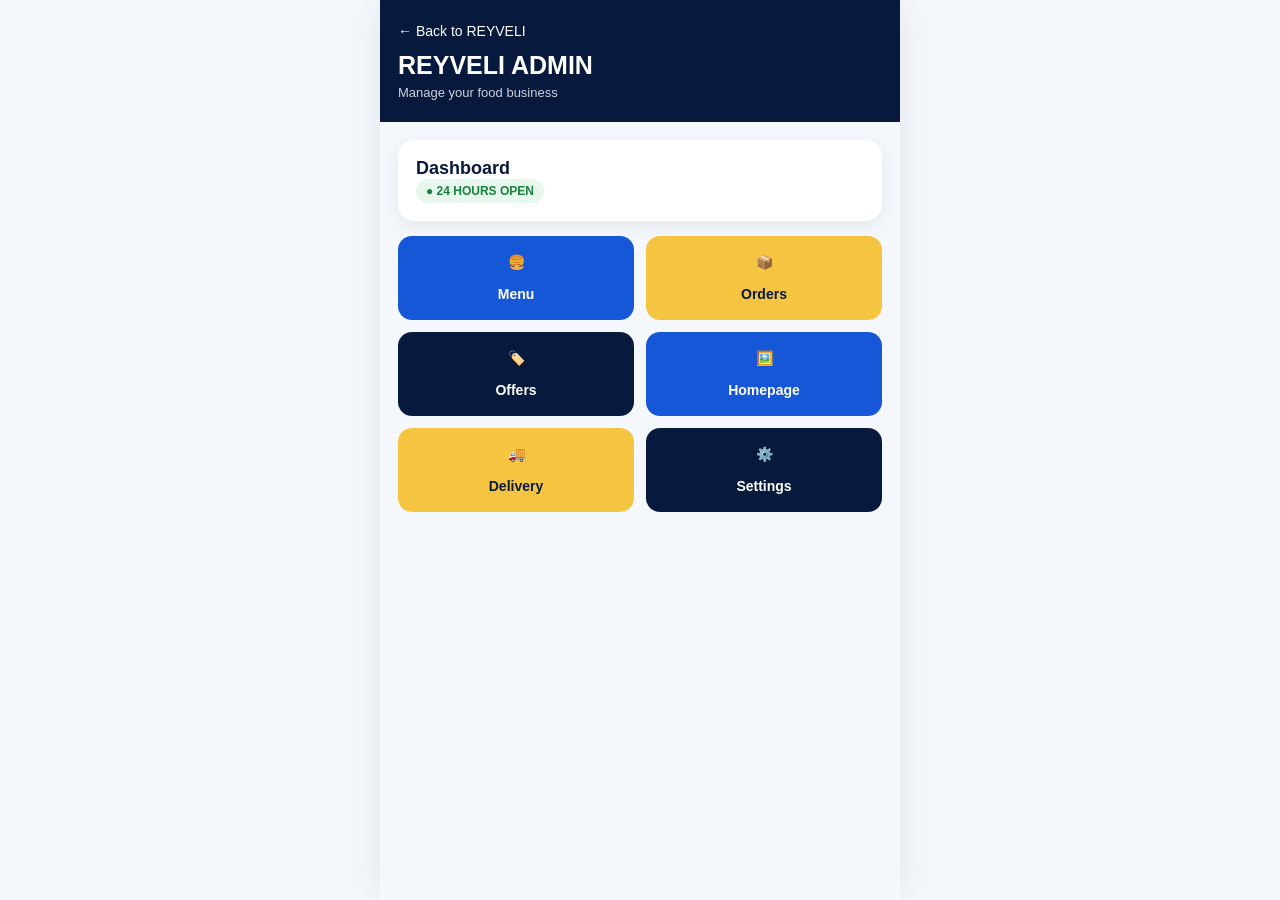
==== admin.html @ e0434919 "Create admin.html" ====
<!DOCTYPE html>
<html lang="en">
<head>
  <meta charset="UTF-8">
  <meta name="viewport" content="width=device-width, initial-scale=1.0">
  <title>REYVELI Admin</title>
  <link rel="stylesheet" href="style.css">

  <style>
    body {
      background: #f4f7fc;
    }

    .admin-header {
      background: #071a3d;
      color: white;
      padding: 22px 18px;
      position: sticky;
      top: 0;
      z-index: 20;
    }

    .admin-header h1 {
      margin: 0;
      font-size: 25px;
    }

    .admin-header p {
      margin: 5px 0 0;
      opacity: .8;
      font-size: 13px;
    }

    .admin-container {
      padding: 18px;
      max-width: 520px;
      margin: auto;
      padding-bottom: 100px;
    }

    .admin-card {
      background: white;
      border-radius: 16px;
      padding: 18px;
      margin-bottom: 15px;
      box-shadow: 0 5px 18px rgba(0,0,0,.07);
    }

    .admin-card h2 {
      margin-top: 0;
      font-size: 18px;
      color: #071a3d;
    }

    .admin-grid {
      display: grid;
      grid-template-columns: 1fr 1fr;
      gap: 12px;
    }

    .admin-button {
      border: none;
      border-radius: 14px;
      padding: 18px 10px;
      background: #1557d6;
      color: white;
      font-weight: bold;
      font-size: 14px;
      cursor: pointer;
    }

    .admin-button.gold {
      background: #f5c542;
      color: #071a3d;
    }

    .admin-button.dark {
      background: #071a3d;
    }

    .admin-button.danger {
      background: #d93025;
    }

    .admin-section {
      display: none;
    }

    .admin-section.active {
      display: block;
    }

    .admin-input {
      width: 100%;
      box-sizing: border-box;
      padding: 13px;
      border: 1px solid #ddd;
      border-radius: 10px;
      margin: 6px 0 13px;
      font-size: 15px;
    }

    label {
      font-size: 13px;
      font-weight: bold;
      color: #333;
    }

    .back-button {
      background: transparent;
      border: none;
      color: white;
      font-size: 14px;
      padding: 0;
      margin-bottom: 12px;
      cursor: pointer;
    }

    .status {
      display: inline-block;
      padding: 5px 10px;
      border-radius: 20px;
      background: #e7f7ed;
      color: #17823b;
      font-size: 12px;
      font-weight: bold;
    }

    .admin-item {
      border: 1px solid #eee;
      border-radius: 12px;
      padding: 12px;
      margin-top: 10px;
    }

    .admin-item strong {
      color: #071a3d;
    }
  </style>
</head>

<body>

  <header class="admin-header">
    <button class="back-button" onclick="window.location.href='index.html'">
      ← Back to REYVELI
    </button>

    <h1>REYVELI ADMIN</h1>
    <p>Manage your food business</p>
  </header>

  <main class="admin-container">

    <!-- DASHBOARD -->
    <section id="dashboard" class="admin-section active">

      <div class="admin-card">
        <h2>Dashboard</h2>
        <span class="status">● 24 HOURS OPEN</span>
      </div>

      <div class="admin-grid">

        <button class="admin-button" onclick="showSection('menu')">
          🍔<br><br>
          Menu
        </button>

        <button class="admin-button gold" onclick="showSection('orders')">
          📦<br><br>
          Orders
        </button>

        <button class="admin-button dark" onclick="showSection('offers')">
          🏷️<br><br>
          Offers
        </button>

        <button class="admin-button" onclick="showSection('homepage')">
          🖼️<br><br>
          Homepage
        </button>

        <button class="admin-button gold" onclick="showSection('delivery')">
          🚚<br><br>
          Delivery
        </button>

        <button class="admin-button dark" onclick="showSection('settings')">
          ⚙️<br><br>
          Settings
        </button>

      </div>

    </section>


    <!-- MENU -->
    <section id="menu" class="admin-section">

      <div class="admin-card">

        <h2>🍔 Menu Management</h2>

        <label>Food name</label>
        <input id="foodName" class="admin-input" placeholder="Example: Chicken Burger">

        <label>Price (MVR)</label>
        <input id="foodPrice" class="admin-input" type="number" placeholder="85">

        <label>Category</label>
        <select id="foodCategory" class="admin-input">
          <option value="burgers">Burgers</option>
          <option value="meals">Meals</option>
          <option value="snacks">Snacks</option>
          <option value="drinks">Drinks</option>
          <option value="desserts">Desserts</option>
        </select>

        <label>Food description</label>
        <input id="foodDescription" class="admin-input" placeholder="Short description">

        <label>Food image URL</label>
        <input id="foodImage" class="admin-input" placeholder="Image URL">

        <button class="admin-button" onclick="addFood()">
          + Add Food
        </button>

      </div>

      <div class="admin-card">
        <h2>Current Menu</h2>
        <div id="adminMenuList"></div>
      </div>

      <button class="admin-button dark" onclick="showSection('dashboard')">
        ← Dashboard
      </button>

    </section>


    <!-- ORDERS -->
    <section id="orders" class="admin-section">

      <div class="admin-card">

        <h2>📦 Orders</h2>

        <p>
          Orders saved on this device:
          <strong id="orderCount">0</strong>
        </p>

        <div id="adminOrders"></div>

      </div>

      <button class="admin-button dark" onclick="showSection('dashboard')">
        ← Dashboard
      </button>

    </section>


    <!-- OFFERS -->
    <section id="offers" class="admin-section">

      <div class="admin-card">

        <h2>🏷️ Offers & Discounts</h2>

        <label>Offer title</label>
        <input class="admin-input" placeholder="Example: Midnight Special">

        <label>Discount</label>
        <input class="admin-input" placeholder="Example: 20% OFF">

        <button class="admin-button">
          Save Offer
        </button>

      </div>

      <button class="admin-button dark" onclick="showSection('dashboard')">
        ← Dashboard
      </button>

    </section>


    <!-- HOMEPAGE -->
    <section id="homepage" class="admin-section">

      <div class="admin-card">

        <h2>🖼️ Homepage</h2>

        <label>Main headline</label>
        <input class="admin-input"
          value="Midnight cravings? We’ve got you covered.">

        <label>Banner text</label>
        <input class="admin-input"
          value="OPEN 24 HOURS">

        <label>Announcement</label>
        <input class="admin-input"
          placeholder="Example: Free delivery tonight!">

        <button class="admin-button">
          Save Homepage
        </button>

      </div>

      <button class="admin-button dark" onclick="showSection('dashboard')">
        ← Dashboard
      </button>

    </section>


    <!-- DELIVERY -->
    <section id="delivery" class="admin-section">

      <div class="admin-card">

        <h2>🚚 Delivery Settings</h2>

        <label>Delivery fee (MVR)</label>
        <input class="admin-input" type="number" value="20">

        <label>Delivery areas</label>
        <input class="admin-input"
          placeholder="Example: Velidhoo">

        <label>Minimum order (MVR)</label>
        <input class="admin-input" type="number" value="0">

        <button class="admin-button">
          Save Delivery Settings
        </button>

      </div>

      <button class="admin-button dark" onclick="showSection('dashboard')">
        ← Dashboard
      </button>

    </section>


    <!-- SETTINGS -->
    <section id="settings" class="admin-section">

      <div class="admin-card">

        <h2>⚙️ Business Settings</h2>

        <label>Business name</label>
        <input class="admin-input" value="REYVELI">

        <label>Tagline</label>
        <input class="admin-input" value="Your food, anytime.">

        <label>Business status</label>

        <select class="admin-input">
          <option>Open</option>
          <option>Closed</option>
        </select>

        <button class="admin-button">
          Save Settings
        </button>

      </div>

      <button class="admin-button dark" onclick="showSection('dashboard')">
        ← Dashboard
      </button>

    </section>

  </main>


  <script>

    function showSection(section) {

      document.querySelectorAll(".admin-section")
        .forEach(item => item.classList.remove("active"));

      document.getElementById(section)
        .classList.add("active");

      window.scrollTo({
        top: 0,
        behavior: "smooth"
      });

      if (section === "menu") {
        renderAdminMenu();
      }

      if (section === "orders") {
        renderAdminOrders();
      }
    }


    function getMenu() {

      return JSON.parse(
        localStorage.getItem("reyveliAdminMenu")
      ) || [];

    }


    function saveMenu(menu) {

      localStorage.setItem(
        "reyveliAdminMenu",
        JSON.stringify(menu)
      );

    }


    function addFood() {

      const name =
        document.getElementById("foodName").value.trim();

      const price =
        Number(document.getElementById("foodPrice").value);

      const category =
        document.getElementById("foodCategory").value;

      const description =
        document.getElementById("foodDescription").value.trim();

      const image =
        document.getElementById("foodImage").value.trim();


      if (!name || !price) {

        alert("Please enter food name and price.");

        return;

      }


      const menu = getMenu();


      menu.push({

        id: Date.now(),

        name: name,

        price: price,

        category: category,

        description: description,

        image: image

      });


      saveMenu(menu);


      document.getElementById("foodName").value = "";
      document.getElementById("foodPrice").value = "";
      document.getElementById("foodDescription").value = "";
      document.getElementById("foodImage").value = "";


      renderAdminMenu();

      alert("Food added successfully!");

    }


    function renderAdminMenu() {

      const menu = getMenu();

      const container =
        document.getElementById("adminMenuList");


      if (menu.length === 0) {

        container.innerHTML =
          "<p>No custom foods added yet.</p>";

        return;

      }


      container.innerHTML = menu.map(item => `

        <div class="admin-item">

          <strong>${item.name}</strong>

          <br>

          MVR ${item.price}

          <br>

          ${item.category}

          <br><br>

          <button
            class="admin-button danger"
            onclick="deleteFood(${item.id})">
            Delete
          </button>

        </div>

      `).join("");

    }


    function deleteFood(id) {

      if (!confirm("Delete this food?")) return;


      let menu = getMenu();

      menu = menu.filter(item => item.id !== id);

      saveMenu(menu);

      renderAdminMenu();

    }


    function renderAdminOrders() {

      const orders =
        JSON.parse(
          localStorage.getItem("reyveliOrders")
        ) || [];


      document.getElementById("orderCount")
        .textContent = orders.length;


      const container =
        document.getElementById("adminOrders");


      if (orders.length === 0) {

        container.innerHTML =
          "<p>No orders yet.</p>";

        return;

      }


      container.innerHTML = orders.map(order => `

        <div class="admin-item">

          <strong>Order ${order.id}</strong>

          <br><br>

          Customer: ${order.customer.name}

          <br>

          Phone: ${order.customer.phone}

          <br>

          Location: ${order.customer.location}

          <br><br>

          Total:
          <strong>MVR ${order.total}</strong>

          <br><br>

          Status:
          <strong>${order.status}</strong>

        </div>

      `).join("");

    }

  </script>

</body>
</html>
---- style.css ----
/* =========================
   REYVELI — MAIN DESIGN
   ========================= */

* {
  margin: 0;
  padding: 0;
  box-sizing: border-box;
}

:root {
  --blue: #1557d6;
  --dark-blue: #071a3d;
  --gold: #f5c542;
  --white: #ffffff;
  --light: #f5f7fb;
  --text: #172033;
  --muted: #737b8c;
  --border: #e5e8ef;
}

html {
  scroll-behavior: smooth;
}

body {
  font-family: Arial, Helvetica, sans-serif;
  background: var(--light);
  color: var(--text);
  padding-bottom: 75px;
}


/* =========================
   TOP BAR
   ========================= */

.topbar {
  width: 100%;
  background: var(--white);
  display: flex;
  align-items: center;
  justify-content: space-between;
  padding: 14px 18px;
  position: sticky;
  top: 0;
  z-index: 50;
  box-shadow: 0 2px 15px rgba(0, 0, 0, 0.06);
}

.brand {
  display: flex;
  align-items: center;
  gap: 10px;
}

.brand-logo {
  width: 42px;
  height: 42px;
  border-radius: 12px;
  background: linear-gradient(135deg, var(--blue), #0b3ca5);
  color: var(--gold);
  display: flex;
  align-items: center;
  justify-content: center;
  font-size: 22px;
  font-weight: 900;
  box-shadow: 0 5px 15px rgba(21, 87, 214, 0.25);
}

.brand h1 {
  color: var(--dark-blue);
  font-size: 20px;
  letter-spacing: 1.5px;
}

.brand p {
  color: var(--muted);
  font-size: 11px;
  margin-top: 2px;
}

.cart-button {
  border: none;
  background: #eef3ff;
  color: var(--blue);
  width: 44px;
  height: 44px;
  border-radius: 13px;
  font-size: 19px;
  cursor: pointer;
  position: relative;
}

.cart-button span {
  position: absolute;
  top: -5px;
  right: -5px;
  background: var(--gold);
  color: var(--dark-blue);
  min-width: 20px;
  height: 20px;
  padding: 2px 5px;
  border-radius: 20px;
  font-size: 11px;
  font-weight: bold;
}


/* =========================
   HERO
   ========================= */

.hero {
  margin: 14px;
  min-height: 330px;
  border-radius: 25px;
  overflow: hidden;
  position: relative;
  display: flex;
  align-items: flex-end;
  background:
    linear-gradient(
      180deg,
      rgba(5, 20, 50, 0.15),
      rgba(4, 15, 40, 0.92)
    ),
    linear-gradient(135deg, #1557d6, #061536);
}

.hero::after {
  content: "";
  position: absolute;
  width: 220px;
  height: 220px;
  border-radius: 50%;
  background: rgba(245, 197, 66, 0.16);
  right: -70px;
  top: -60px;
}

.hero-content {
  position: relative;
  z-index: 2;
  padding: 25px 22px;
  color: white;
}

.open-badge {
  display: inline-block;
  background: rgba(255, 255, 255, 0.14);
  border: 1px solid rgba(255, 255, 255, 0.22);
  color: var(--gold);
  padding: 7px 10px;
  border-radius: 20px;
  font-size: 10px;
  font-weight: bold;
  letter-spacing: 0.8px;
  margin-bottom: 15px;
}

.hero h2 {
  font-size: 31px;
  line-height: 1.12;
  margin-bottom: 12px;
}

.hero p {
  color: #dce5fa;
  font-size: 14px;
  line-height: 1.5;
  max-width: 300px;
}

.primary-btn {
  margin-top: 20px;
  border: none;
  background: var(--gold);
  color: var(--dark-blue);
  padding: 13px 19px;
  border-radius: 13px;
  font-size: 14px;
  font-weight: bold;
  cursor: pointer;
  box-shadow: 0 8px 20px rgba(245, 197, 66, 0.25);
}


/* =========================
   CATEGORIES
   ========================= */

.categories-section {
  padding: 8px 18px 12px;
}

.section-title h2 {
  font-size: 20px;
  color: var(--dark-blue);
  margin-bottom: 14px;
}

.categories {
  display: flex;
  gap: 8px;
  overflow-x: auto;
  padding-bottom: 4px;
  scrollbar-width: none;
}

.categories::-webkit-scrollbar {
  display: none;
}

.category {
  flex-shrink: 0;
  border: 1px solid var(--border);
  background: white;
  color: #596174;
  padding: 10px 14px;
  border-radius: 20px;
  font-size: 12px;
  cursor: pointer;
}

.category.active {
  background: var(--blue);
  color: white;
  border-color: var(--blue);
}


/* =========================
   MENU
   ========================= */

.menu-section {
  padding: 8px 14px 25px;
}

.menu-heading {
  padding: 10px 4px 15px;
}

.small-label {
  color: var(--blue);
  font-size: 10px;
  font-weight: bold;
  letter-spacing: 1.3px;
}

.menu-heading h2 {
  font-size: 22px;
  margin-top: 4px;
  color: var(--dark-blue);
}

.menu-grid {
  display: grid;
  grid-template-columns: repeat(2, 1fr);
  gap: 12px;
}


/* =========================
   FOOD CARD
   ========================= */

.food-card {
  background: white;
  border-radius: 18px;
  overflow: hidden;
  border: 1px solid #edf0f5;
  box-shadow: 0 5px 18px rgba(12, 30, 65, 0.06);
}

.food-image {
  height: 145px;
  width: 100%;
  object-fit: cover;
  display: block;
  background: #dce4f5;
}

.food-info {
  padding: 12px;
}

.food-category {
  color: var(--blue);
  font-size: 9px;
  font-weight: bold;
  text-transform: uppercase;
  letter-spacing: 0.8px;
}

.food-name {
  color: var(--dark-blue);
  font-size: 15px;
  margin-top: 5px;
  line-height: 1.2;
}

.food-description {
  color: var(--muted);
  font-size: 11px;
  line-height: 1.4;
  margin-top: 5px;
  min-height: 30px;
}

.food-bottom {
  display: flex;
  justify-content: space-between;
  align-items: center;
  margin-top: 10px;
}

.food-price {
  font-size: 15px;
  font-weight: bold;
  color: var(--dark-blue);
}

.add-button {
  border: none;
  background: var(--blue);
  color: white;
  width: 32px;
  height: 32px;
  border-radius: 10px;
  font-size: 20px;
  cursor: pointer;
}


/* =========================
   CART OVERLAY
   ========================= */

.cart-overlay {
  position: fixed;
  inset: 0;
  background: rgba(0, 0, 0, 0.48);
  opacity: 0;
  visibility: hidden;
  z-index: 90;
  transition: 0.25s;
}

.cart-overlay.show {
  opacity: 1;
  visibility: visible;
}


/* =========================
   CART DRAWER
   ========================= */

.cart-drawer {
  position: fixed;
  left: 0;
  right: 0;
  bottom: 0;
  background: white;
  z-index: 100;
  border-radius: 25px 25px 0 0;
  max-height: 85vh;
  transform: translateY(100%);
  transition: transform 0.3s ease;
  display: flex;
  flex-direction: column;
}

.cart-drawer.show {
  transform: translateY(0);
}

.cart-header {
  padding: 18px;
  display: flex;
  justify-content: space-between;
  align-items: center;
  border-bottom: 1px solid var(--border);
}

.cart-header h2 {
  color: var(--dark-blue);
  margin-top: 3px;
}

.close-btn {
  border: none;
  background: #f0f2f6;
  width: 35px;
  height: 35px;
  border-radius: 50%;
  font-size: 23px;
  cursor: pointer;
}

.cart-items {
  overflow-y: auto;
  padding: 15px 18px;
  flex: 1;
}

.empty-cart {
  text-align: center;
  padding: 50px 20px;
  color: var(--muted);
}

.empty-icon {
  font-size: 42px;
  margin-bottom: 12px;
}

.empty-cart h3 {
  color: var(--dark-blue);
  margin-bottom: 6px;
}

.empty-cart p {
  font-size: 13px;
}


/* CART ITEM */

.cart-item {
  display: flex;
  align-items: center;
  gap: 10px;
  padding: 12px 0;
  border-bottom: 1px solid var(--border);
}

.cart-item-info {
  flex: 1;
}

.cart-item-info h4 {
  color: var(--dark-blue);
  font-size: 14px;
}

.cart-item-info p {
  color: var(--muted);
  font-size: 12px;
  margin-top: 3px;
}

.quantity-controls {
  display: flex;
  align-items: center;
  gap: 8px;
}

.quantity-controls button {
  border: none;
  background: #eef3ff;
  color: var(--blue);
  width: 27px;
  height: 27px;
  border-radius: 8px;
  cursor: pointer;
  font-weight: bold;
}

.cart-footer {
  padding: 15px 18px;
  border-top: 1px solid var(--border);
  background: white;
}

.cart-total {
  display: flex;
  justify-content: space-between;
  margin-bottom: 12px;
  color: var(--muted);
}

.cart-total strong {
  color: var(--dark-blue);
  font-size: 18px;
}

.checkout-btn {
  width: 100%;
  border: none;
  background: var(--blue);
  color: white;
  padding: 15px;
  border-radius: 14px;
  font-size: 14px;
  font-weight: bold;
  cursor: pointer;
}


/* =========================
   BOTTOM NAV
   ========================= */

.bottom-nav {
  position: fixed;
  bottom: 0;
  left: 0;
  right: 0;
  height: 67px;
  background: rgba(255, 255, 255, 0.97);
  border-top: 1px solid var(--border);
  display: flex;
  justify-content: space-around;
  align-items: center;
  z-index: 80;
}

.nav-item {
  border: none;
  background: transparent;
  color: #8b93a3;
  display: flex;
  flex-direction: column;
  align-items: center;
  gap: 3px;
  cursor: pointer;
  min-width: 60px;
}

.nav-item span {
  font-size: 20px;
}

.nav-item small {
  font-size: 10px;
}

.nav-item.active {
  color: var(--blue);
}


/* =========================
   EMPTY / ORDERS MESSAGE
   ========================= */

.simple-message {
  padding: 60px 20px;
  text-align: center;
}

.simple-message h2 {
  color: var(--dark-blue);
  margin-bottom: 8px;
}

.simple-message p {
  color: var(--muted);
  font-size: 13px;
}


/* =========================
   DESKTOP SAFETY
   ========================= */

@media (min-width: 700px) {
  body {
    max-width: 520px;
    margin: auto;
    box-shadow: 0 0 35px rgba(0, 0, 0, 0.08);
    min-height: 100vh;
  }

  .topbar {
    max-width: 520px;
    margin: auto;
  }

  .bottom-nav {
    max-width: 520px;
    left: 50%;
    transform: translateX(-50%);
  }

  .cart-drawer {
    max-width: 520px;
    left: 50%;
    right: auto;
    width: 100%;
    transform: translate(-50%, 100%);
  }

  .cart-drawer.show {
    transform: translate(-50%, 0);
  }
}
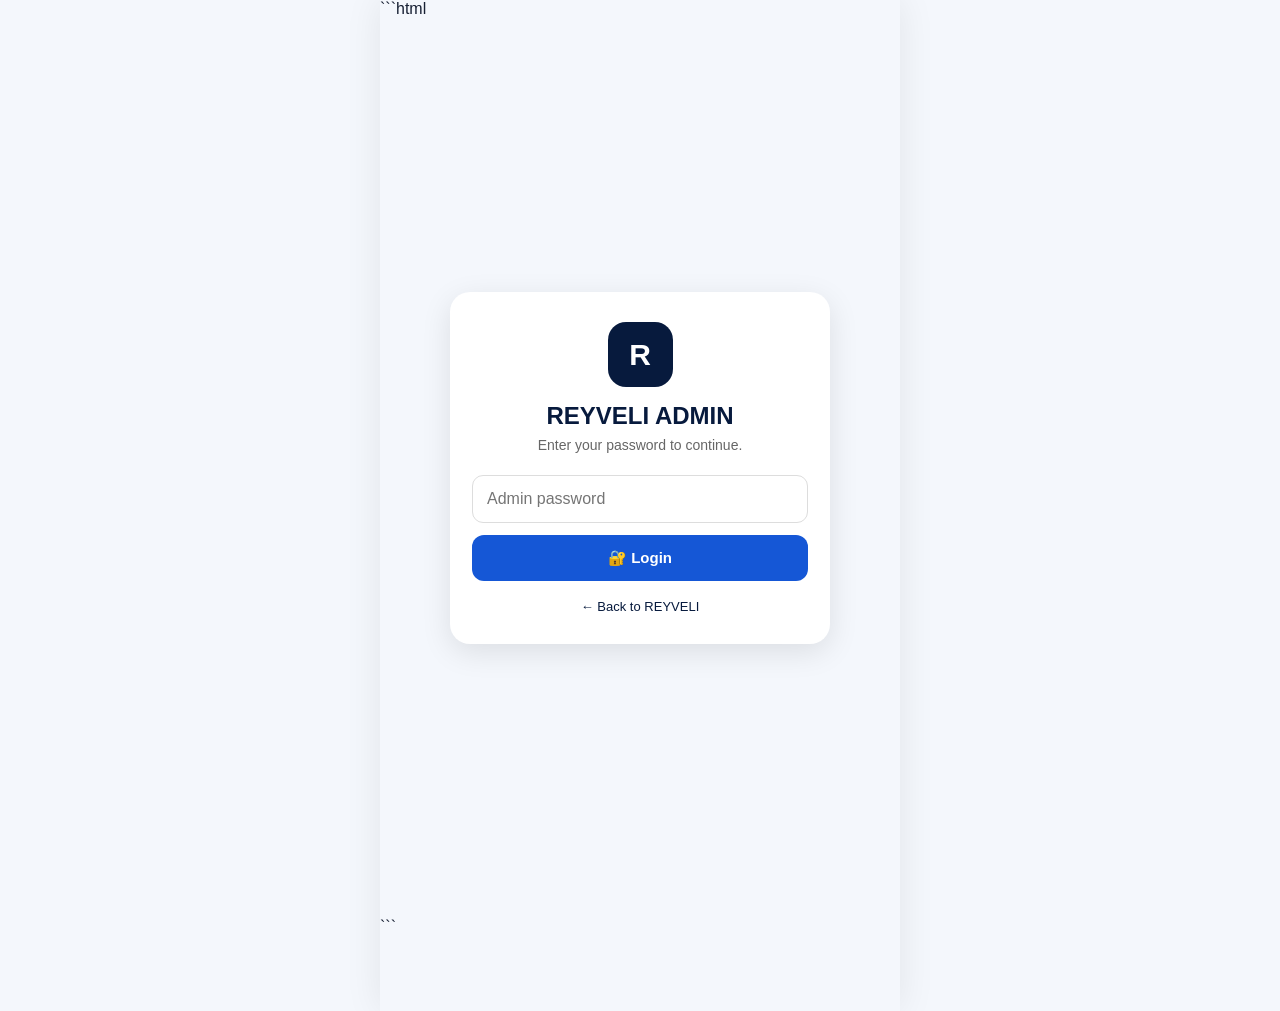
==== commit 704c9589: "Update admin.html" ====
--- a/admin.html
+++ b/admin.html
@@ -1,3 +1,4 @@
+```html
 <!DOCTYPE html>
 <html lang="en">
 <head>
@@ -11,6 +12,96 @@
       background: #f4f7fc;
     }
 
+    /* PASSWORD SCREEN */
+    .login-screen {
+      min-height: 100vh;
+      display: flex;
+      align-items: center;
+      justify-content: center;
+      padding: 20px;
+      box-sizing: border-box;
+    }
+
+    .login-card {
+      background: white;
+      width: 100%;
+      max-width: 380px;
+      padding: 30px 22px;
+      border-radius: 20px;
+      box-shadow: 0 8px 30px rgba(0,0,0,.10);
+      text-align: center;
+      box-sizing: border-box;
+    }
+
+    .login-logo {
+      width: 65px;
+      height: 65px;
+      margin: 0 auto 15px;
+      border-radius: 18px;
+      background: #071a3d;
+      color: white;
+      display: flex;
+      align-items: center;
+      justify-content: center;
+      font-size: 30px;
+      font-weight: bold;
+    }
+
+    .login-card h1 {
+      margin: 0;
+      color: #071a3d;
+      font-size: 24px;
+    }
+
+    .login-card p {
+      color: #666;
+      font-size: 14px;
+      margin: 7px 0 22px;
+    }
+
+    .login-input {
+      width: 100%;
+      box-sizing: border-box;
+      padding: 14px;
+      border: 1px solid #ddd;
+      border-radius: 11px;
+      font-size: 16px;
+      margin-bottom: 12px;
+      outline: none;
+    }
+
+    .login-input:focus {
+      border-color: #1557d6;
+    }
+
+    .login-button {
+      width: 100%;
+      border: none;
+      border-radius: 12px;
+      padding: 14px;
+      background: #1557d6;
+      color: white;
+      font-weight: bold;
+      font-size: 15px;
+      cursor: pointer;
+    }
+
+    .login-error {
+      color: #d93025;
+      font-size: 13px;
+      margin-top: 12px;
+      display: none;
+    }
+
+    .back-to-site {
+      display: inline-block;
+      margin-top: 18px;
+      color: #071a3d;
+      font-size: 13px;
+      text-decoration: none;
+    }
+
+    /* ADMIN */
     .admin-header {
       background: #071a3d;
       color: white;
@@ -116,6 +207,17 @@
       cursor: pointer;
     }
 
+    .logout-button {
+      float: right;
+      background: rgba(255,255,255,.12);
+      border: 1px solid rgba(255,255,255,.3);
+      color: white;
+      border-radius: 9px;
+      padding: 7px 10px;
+      font-size: 12px;
+      cursor: pointer;
+    }
+
     .status {
       display: inline-block;
       padding: 5px 10px;
@@ -136,260 +238,413 @@
     .admin-item strong {
       color: #071a3d;
     }
+
+    #adminApp {
+      display: none;
+    }
   </style>
 </head>
 
 <body>
 
-  <header class="admin-header">
-    <button class="back-button" onclick="window.location.href='index.html'">
-      ← Back to REYVELI
-    </button>
-
-    <h1>REYVELI ADMIN</h1>
-    <p>Manage your food business</p>
-  </header>
-
-  <main class="admin-container">
-
-    <!-- DASHBOARD -->
-    <section id="dashboard" class="admin-section active">
-
-      <div class="admin-card">
-        <h2>Dashboard</h2>
-        <span class="status">● 24 HOURS OPEN</span>
+  <!-- PASSWORD SCREEN -->
+  <div id="loginScreen" class="login-screen">
+
+    <div class="login-card">
+
+      <div class="login-logo">R</div>
+
+      <h1>REYVELI ADMIN</h1>
+
+      <p>Enter your password to continue.</p>
+
+      <input
+        id="adminPassword"
+        class="login-input"
+        type="password"
+        placeholder="Admin password"
+        autocomplete="off"
+        onkeydown="if(event.key==='Enter') login()"
+      >
+
+      <button class="login-button" onclick="login()">
+        🔐 Login
+      </button>
+
+      <div id="loginError" class="login-error">
+        Incorrect password. Please try again.
       </div>
 
-      <div class="admin-grid">
-
-        <button class="admin-button" onclick="showSection('menu')">
-          🍔<br><br>
-          Menu
+      <a href="index.html" class="back-to-site">
+        ← Back to REYVELI
+      </a>
+
+    </div>
+
+  </div>
+
+
+  <!-- ADMIN APP -->
+  <div id="adminApp">
+
+    <header class="admin-header">
+
+      <button class="logout-button" onclick="logout()">
+        Logout
+      </button>
+
+      <button class="back-button" onclick="window.location.href='index.html'">
+        ← Back to REYVELI
+      </button>
+
+      <h1>REYVELI ADMIN</h1>
+      <p>Manage your food business</p>
+
+    </header>
+
+
+    <main class="admin-container">
+
+      <!-- DASHBOARD -->
+      <section id="dashboard" class="admin-section active">
+
+        <div class="admin-card">
+          <h2>Dashboard</h2>
+          <span class="status">● 24 HOURS OPEN</span>
+        </div>
+
+        <div class="admin-grid">
+
+          <button class="admin-button" onclick="showSection('menu')">
+            🍔<br><br>
+            Menu
+          </button>
+
+          <button class="admin-button gold" onclick="showSection('orders')">
+            📦<br><br>
+            Orders
+          </button>
+
+          <button class="admin-button dark" onclick="showSection('offers')">
+            🏷️<br><br>
+            Offers
+          </button>
+
+          <button class="admin-button" onclick="showSection('homepage')">
+            🖼️<br><br>
+            Homepage
+          </button>
+
+          <button class="admin-button gold" onclick="showSection('delivery')">
+            🚚<br><br>
+            Delivery
+          </button>
+
+          <button class="admin-button dark" onclick="showSection('settings')">
+            ⚙️<br><br>
+            Settings
+          </button>
+
+        </div>
+
+      </section>
+
+
+      <!-- MENU -->
+      <section id="menu" class="admin-section">
+
+        <div class="admin-card">
+
+          <h2>🍔 Menu Management</h2>
+
+          <label>Food name</label>
+          <input id="foodName" class="admin-input" placeholder="Example: Chicken Burger">
+
+          <label>Price (MVR)</label>
+          <input id="foodPrice" class="admin-input" type="number" placeholder="85">
+
+          <label>Category</label>
+          <select id="foodCategory" class="admin-input">
+            <option value="burgers">Burgers</option>
+            <option value="meals">Meals</option>
+            <option value="snacks">Snacks</option>
+            <option value="drinks">Drinks</option>
+            <option value="desserts">Desserts</option>
+          </select>
+
+          <label>Food description</label>
+          <input id="foodDescription" class="admin-input" placeholder="Short description">
+
+          <label>Food image URL</label>
+          <input id="foodImage" class="admin-input" placeholder="Image URL">
+
+          <button class="admin-button" onclick="addFood()">
+            + Add Food
+          </button>
+
+        </div>
+
+        <div class="admin-card">
+          <h2>Current Menu</h2>
+          <div id="adminMenuList"></div>
+        </div>
+
+        <button class="admin-button dark" onclick="showSection('dashboard')">
+          ← Dashboard
         </button>
 
-        <button class="admin-button gold" onclick="showSection('orders')">
-          📦<br><br>
-          Orders
+      </section>
+
+
+      <!-- ORDERS -->
+      <section id="orders" class="admin-section">
+
+        <div class="admin-card">
+
+          <h2>📦 Orders</h2>
+
+          <p>
+            Orders saved on this device:
+            <strong id="orderCount">0</strong>
+          </p>
+
+          <div id="adminOrders"></div>
+
+        </div>
+
+        <button class="admin-button dark" onclick="showSection('dashboard')">
+          ← Dashboard
         </button>
 
-        <button class="admin-button dark" onclick="showSection('offers')">
-          🏷️<br><br>
-          Offers
+      </section>
+
+
+      <!-- OFFERS -->
+      <section id="offers" class="admin-section">
+
+        <div class="admin-card">
+
+          <h2>🏷️ Offers & Discounts</h2>
+
+          <label>Offer title</label>
+          <input
+            id="offerTitle"
+            class="admin-input"
+            placeholder="Example: Midnight Special">
+
+          <label>Discount</label>
+          <input
+            id="offerDiscount"
+            class="admin-input"
+            placeholder="Example: 20% OFF">
+
+          <button class="admin-button" onclick="saveOffer()">
+            Save Offer
+          </button>
+
+          <div id="savedOffer"></div>
+
+        </div>
+
+        <button class="admin-button dark" onclick="showSection('dashboard')">
+          ← Dashboard
         </button>
 
-        <button class="admin-button" onclick="showSection('homepage')">
-          🖼️<br><br>
-          Homepage
+      </section>
+
+
+      <!-- HOMEPAGE -->
+      <section id="homepage" class="admin-section">
+
+        <div class="admin-card">
+
+          <h2>🖼️ Homepage</h2>
+
+          <label>Main headline</label>
+          <input
+            id="homepageHeadline"
+            class="admin-input"
+            value="Midnight cravings? We’ve got you covered.">
+
+          <label>Banner text</label>
+          <input
+            id="homepageBanner"
+            class="admin-input"
+            value="OPEN 24 HOURS">
+
+          <label>Announcement</label>
+          <input
+            id="homepageAnnouncement"
+            class="admin-input"
+            placeholder="Example: Free delivery tonight!">
+
+          <button class="admin-button" onclick="saveHomepage()">
+            Save Homepage
+          </button>
+
+        </div>
+
+        <button class="admin-button dark" onclick="showSection('dashboard')">
+          ← Dashboard
         </button>
 
-        <button class="admin-button gold" onclick="showSection('delivery')">
-          🚚<br><br>
-          Delivery
+      </section>
+
+
+      <!-- DELIVERY -->
+      <section id="delivery" class="admin-section">
+
+        <div class="admin-card">
+
+          <h2>🚚 Delivery Settings</h2>
+
+          <label>Delivery fee (MVR)</label>
+          <input
+            id="deliveryFee"
+            class="admin-input"
+            type="number"
+            value="20">
+
+          <label>Delivery areas</label>
+          <input
+            id="deliveryAreas"
+            class="admin-input"
+            placeholder="Example: Velidhoo">
+
+          <label>Minimum order (MVR)</label>
+          <input
+            id="minimumOrder"
+            class="admin-input"
+            type="number"
+            value="0">
+
+          <button class="admin-button" onclick="saveDelivery()">
+            Save Delivery Settings
+          </button>
+
+        </div>
+
+        <button class="admin-button dark" onclick="showSection('dashboard')">
+          ← Dashboard
         </button>
 
-        <button class="admin-button dark" onclick="showSection('settings')">
-          ⚙️<br><br>
-          Settings
+      </section>
+
+
+      <!-- SETTINGS -->
+      <section id="settings" class="admin-section">
+
+        <div class="admin-card">
+
+          <h2>⚙️ Business Settings</h2>
+
+          <label>Business name</label>
+          <input
+            id="businessName"
+            class="admin-input"
+            value="REYVELI">
+
+          <label>Tagline</label>
+          <input
+            id="businessTagline"
+            class="admin-input"
+            value="Your food, anytime.">
+
+          <label>Business status</label>
+
+          <select id="businessStatus" class="admin-input">
+            <option>Open</option>
+            <option>Closed</option>
+          </select>
+
+          <button class="admin-button" onclick="saveSettings()">
+            Save Settings
+          </button>
+
+        </div>
+
+        <button class="admin-button dark" onclick="showSection('dashboard')">
+          ← Dashboard
         </button>
 
-      </div>
-
-    </section>
-
-
-    <!-- MENU -->
-    <section id="menu" class="admin-section">
-
-      <div class="admin-card">
-
-        <h2>🍔 Menu Management</h2>
-
-        <label>Food name</label>
-        <input id="foodName" class="admin-input" placeholder="Example: Chicken Burger">
-
-        <label>Price (MVR)</label>
-        <input id="foodPrice" class="admin-input" type="number" placeholder="85">
-
-        <label>Category</label>
-        <select id="foodCategory" class="admin-input">
-          <option value="burgers">Burgers</option>
-          <option value="meals">Meals</option>
-          <option value="snacks">Snacks</option>
-          <option value="drinks">Drinks</option>
-          <option value="desserts">Desserts</option>
-        </select>
-
-        <label>Food description</label>
-        <input id="foodDescription" class="admin-input" placeholder="Short description">
-
-        <label>Food image URL</label>
-        <input id="foodImage" class="admin-input" placeholder="Image URL">
-
-        <button class="admin-button" onclick="addFood()">
-          + Add Food
-        </button>
-
-      </div>
-
-      <div class="admin-card">
-        <h2>Current Menu</h2>
-        <div id="adminMenuList"></div>
-      </div>
-
-      <button class="admin-button dark" onclick="showSection('dashboard')">
-        ← Dashboard
-      </button>
-
-    </section>
-
-
-    <!-- ORDERS -->
-    <section id="orders" class="admin-section">
-
-      <div class="admin-card">
-
-        <h2>📦 Orders</h2>
-
-        <p>
-          Orders saved on this device:
-          <strong id="orderCount">0</strong>
-        </p>
-
-        <div id="adminOrders"></div>
-
-      </div>
-
-      <button class="admin-button dark" onclick="showSection('dashboard')">
-        ← Dashboard
-      </button>
-
-    </section>
-
-
-    <!-- OFFERS -->
-    <section id="offers" class="admin-section">
-
-      <div class="admin-card">
-
-        <h2>🏷️ Offers & Discounts</h2>
-
-        <label>Offer title</label>
-        <input class="admin-input" placeholder="Example: Midnight Special">
-
-        <label>Discount</label>
-        <input class="admin-input" placeholder="Example: 20% OFF">
-
-        <button class="admin-button">
-          Save Offer
-        </button>
-
-      </div>
-
-      <button class="admin-button dark" onclick="showSection('dashboard')">
-        ← Dashboard
-      </button>
-
-    </section>
-
-
-    <!-- HOMEPAGE -->
-    <section id="homepage" class="admin-section">
-
-      <div class="admin-card">
-
-        <h2>🖼️ Homepage</h2>
-
-        <label>Main headline</label>
-        <input class="admin-input"
-          value="Midnight cravings? We’ve got you covered.">
-
-        <label>Banner text</label>
-        <input class="admin-input"
-          value="OPEN 24 HOURS">
-
-        <label>Announcement</label>
-        <input class="admin-input"
-          placeholder="Example: Free delivery tonight!">
-
-        <button class="admin-button">
-          Save Homepage
-        </button>
-
-      </div>
-
-      <button class="admin-button dark" onclick="showSection('dashboard')">
-        ← Dashboard
-      </button>
-
-    </section>
-
-
-    <!-- DELIVERY -->
-    <section id="delivery" class="admin-section">
-
-      <div class="admin-card">
-
-        <h2>🚚 Delivery Settings</h2>
-
-        <label>Delivery fee (MVR)</label>
-        <input class="admin-input" type="number" value="20">
-
-        <label>Delivery areas</label>
-        <input class="admin-input"
-          placeholder="Example: Velidhoo">
-
-        <label>Minimum order (MVR)</label>
-        <input class="admin-input" type="number" value="0">
-
-        <button class="admin-button">
-          Save Delivery Settings
-        </button>
-
-      </div>
-
-      <button class="admin-button dark" onclick="showSection('dashboard')">
-        ← Dashboard
-      </button>
-
-    </section>
-
-
-    <!-- SETTINGS -->
-    <section id="settings" class="admin-section">
-
-      <div class="admin-card">
-
-        <h2>⚙️ Business Settings</h2>
-
-        <label>Business name</label>
-        <input class="admin-input" value="REYVELI">
-
-        <label>Tagline</label>
-        <input class="admin-input" value="Your food, anytime.">
-
-        <label>Business status</label>
-
-        <select class="admin-input">
-          <option>Open</option>
-          <option>Closed</option>
-        </select>
-
-        <button class="admin-button">
-          Save Settings
-        </button>
-
-      </div>
-
-      <button class="admin-button dark" onclick="showSection('dashboard')">
-        ← Dashboard
-      </button>
-
-    </section>
-
-  </main>
+      </section>
+
+    </main>
+
+  </div>
 
 
   <script>
+
+    /* =========================
+       ADMIN PASSWORD
+       ========================= */
+
+    const ADMIN_PASSWORD = "REYVELI2026";
+
+
+    function login() {
+
+      const password =
+        document.getElementById("adminPassword").value;
+
+      const error =
+        document.getElementById("loginError");
+
+      if (password === ADMIN_PASSWORD) {
+
+        sessionStorage.setItem("reyveliAdminLoggedIn", "true");
+
+        document.getElementById("loginScreen").style.display = "none";
+
+        document.getElementById("adminApp").style.display = "block";
+
+        document.getElementById("adminPassword").value = "";
+
+        error.style.display = "none";
+
+      } else {
+
+        error.style.display = "block";
+
+        document.getElementById("adminPassword").value = "";
+
+      }
+
+    }
+
+
+    function logout() {
+
+      sessionStorage.removeItem("reyveliAdminLoggedIn");
+
+      document.getElementById("adminApp").style.display = "none";
+
+      document.getElementById("loginScreen").style.display = "flex";
+
+      document.getElementById("adminPassword").value = "";
+
+    }
+
+
+    function checkLogin() {
+
+      if (
+        sessionStorage.getItem("reyveliAdminLoggedIn") === "true"
+      ) {
+
+        document.getElementById("loginScreen").style.display = "none";
+
+        document.getElementById("adminApp").style.display = "block";
+
+      }
+
+    }
+
+
+    /* =========================
+       SECTIONS
+       ========================= */
 
     function showSection(section) {
 
@@ -411,8 +666,29 @@
       if (section === "orders") {
         renderAdminOrders();
       }
-    }
-
+
+      if (section === "offers") {
+        loadOffer();
+      }
+
+      if (section === "homepage") {
+        loadHomepage();
+      }
+
+      if (section === "delivery") {
+        loadDelivery();
+      }
+
+      if (section === "settings") {
+        loadSettings();
+      }
+
+    }
+
+
+    /* =========================
+       MENU
+       ========================= */
 
     function getMenu() {
 
@@ -518,7 +794,7 @@
 
         <div class="admin-item">
 
-          <strong>${item.name}</strong>
+          <strong>${escapeHTML(item.name)}</strong>
 
           <br>
 
@@ -526,7 +802,7 @@
 
           <br>
 
-          ${item.category}
+          ${escapeHTML(item.category)}
 
           <br><br>
 
@@ -559,6 +835,10 @@
     }
 
 
+    /* =========================
+       ORDERS
+       ========================= */
+
     function renderAdminOrders() {
 
       const orders =
@@ -589,37 +869,268 @@
 
         <div class="admin-item">
 
-          <strong>Order ${order.id}</strong>
+          <strong>Order ${escapeHTML(String(order.id || ""))}</strong>
 
           <br><br>
 
-          Customer: ${order.customer.name}
+          Customer:
+          ${escapeHTML(order.customer?.name || "")}
 
           <br>
 
-          Phone: ${order.customer.phone}
+          Phone:
+          ${escapeHTML(order.customer?.phone || "")}
 
           <br>
 
-          Location: ${order.customer.location}
+          Location:
+          ${escapeHTML(order.customer?.location || "")}
 
           <br><br>
 
           Total:
-          <strong>MVR ${order.total}</strong>
+          <strong>MVR ${escapeHTML(String(order.total || 0))}</strong>
 
           <br><br>
 
           Status:
-          <strong>${order.status}</strong>
+          <strong>${escapeHTML(order.status || "")}</strong>
 
         </div>
 
       `).join("");
 
     }
+
+
+    /* =========================
+       OFFERS
+       ========================= */
+
+    function saveOffer() {
+
+      const title =
+        document.getElementById("offerTitle").value.trim();
+
+      const discount =
+        document.getElementById("offerDiscount").value.trim();
+
+      localStorage.setItem(
+        "reyveliOffer",
+        JSON.stringify({
+          title: title,
+          discount: discount
+        })
+      );
+
+      alert("Offer saved!");
+
+    }
+
+
+    function loadOffer() {
+
+      const offer =
+        JSON.parse(
+          localStorage.getItem("reyveliOffer")
+        ) || {};
+
+      document.getElementById("offerTitle").value =
+        offer.title || "";
+
+      document.getElementById("offerDiscount").value =
+        offer.discount || "";
+
+    }
+
+
+    /* =========================
+       HOMEPAGE
+       ========================= */
+
+    function saveHomepage() {
+
+      const data = {
+
+        headline:
+          document.getElementById("homepageHeadline").value,
+
+        banner:
+          document.getElementById("homepageBanner").value,
+
+        announcement:
+          document.getElementById("homepageAnnouncement").value
+
+      };
+
+      localStorage.setItem(
+        "reyveliHomepage",
+        JSON.stringify(data)
+      );
+
+      alert("Homepage settings saved!");
+
+    }
+
+
+    function loadHomepage() {
+
+      const data =
+        JSON.parse(
+          localStorage.getItem("reyveliHomepage")
+        ) || {};
+
+      if (data.headline) {
+        document.getElementById("homepageHeadline").value =
+          data.headline;
+      }
+
+      if (data.banner) {
+        document.getElementById("homepageBanner").value =
+          data.banner;
+      }
+
+      if (data.announcement) {
+        document.getElementById("homepageAnnouncement").value =
+          data.announcement;
+      }
+
+    }
+
+
+    /* =========================
+       DELIVERY
+       ========================= */
+
+    function saveDelivery() {
+
+      const data = {
+
+        fee:
+          Number(document.getElementById("deliveryFee").value) || 0,
+
+        areas:
+          document.getElementById("deliveryAreas").value,
+
+        minimum:
+          Number(document.getElementById("minimumOrder").value) || 0
+
+      };
+
+      localStorage.setItem(
+        "reyveliDelivery",
+        JSON.stringify(data)
+      );
+
+      alert("Delivery settings saved!");
+
+    }
+
+
+    function loadDelivery() {
+
+      const data =
+        JSON.parse(
+          localStorage.getItem("reyveliDelivery")
+        ) || {};
+
+      if (data.fee !== undefined) {
+        document.getElementById("deliveryFee").value =
+          data.fee;
+      }
+
+      if (data.areas !== undefined) {
+        document.getElementById("deliveryAreas").value =
+          data.areas;
+      }
+
+      if (data.minimum !== undefined) {
+        document.getElementById("minimumOrder").value =
+          data.minimum;
+      }
+
+    }
+
+
+    /* =========================
+       BUSINESS SETTINGS
+       ========================= */
+
+    function saveSettings() {
+
+      const data = {
+
+        name:
+          document.getElementById("businessName").value,
+
+        tagline:
+          document.getElementById("businessTagline").value,
+
+        status:
+          document.getElementById("businessStatus").value
+
+      };
+
+      localStorage.setItem(
+        "reyveliSettings",
+        JSON.stringify(data)
+      );
+
+      alert("Business settings saved!");
+
+    }
+
+
+    function loadSettings() {
+
+      const data =
+        JSON.parse(
+          localStorage.getItem("reyveliSettings")
+        ) || {};
+
+      if (data.name) {
+        document.getElementById("businessName").value =
+          data.name;
+      }
+
+      if (data.tagline) {
+        document.getElementById("businessTagline").value =
+          data.tagline;
+      }
+
+      if (data.status) {
+        document.getElementById("businessStatus").value =
+          data.status;
+      }
+
+    }
+
+
+    /* =========================
+       SAFETY
+       ========================= */
+
+    function escapeHTML(value) {
+
+      return String(value)
+        .replace(/&/g, "&amp;")
+        .replace(/</g, "&lt;")
+        .replace(/>/g, "&gt;")
+        .replace(/"/g, "&quot;")
+        .replace(/'/g, "&#039;");
+
+    }
+
+
+    /* =========================
+       START
+       ========================= */
+
+    checkLogin();
 
   </script>
 
 </body>
 </html>
+```
+
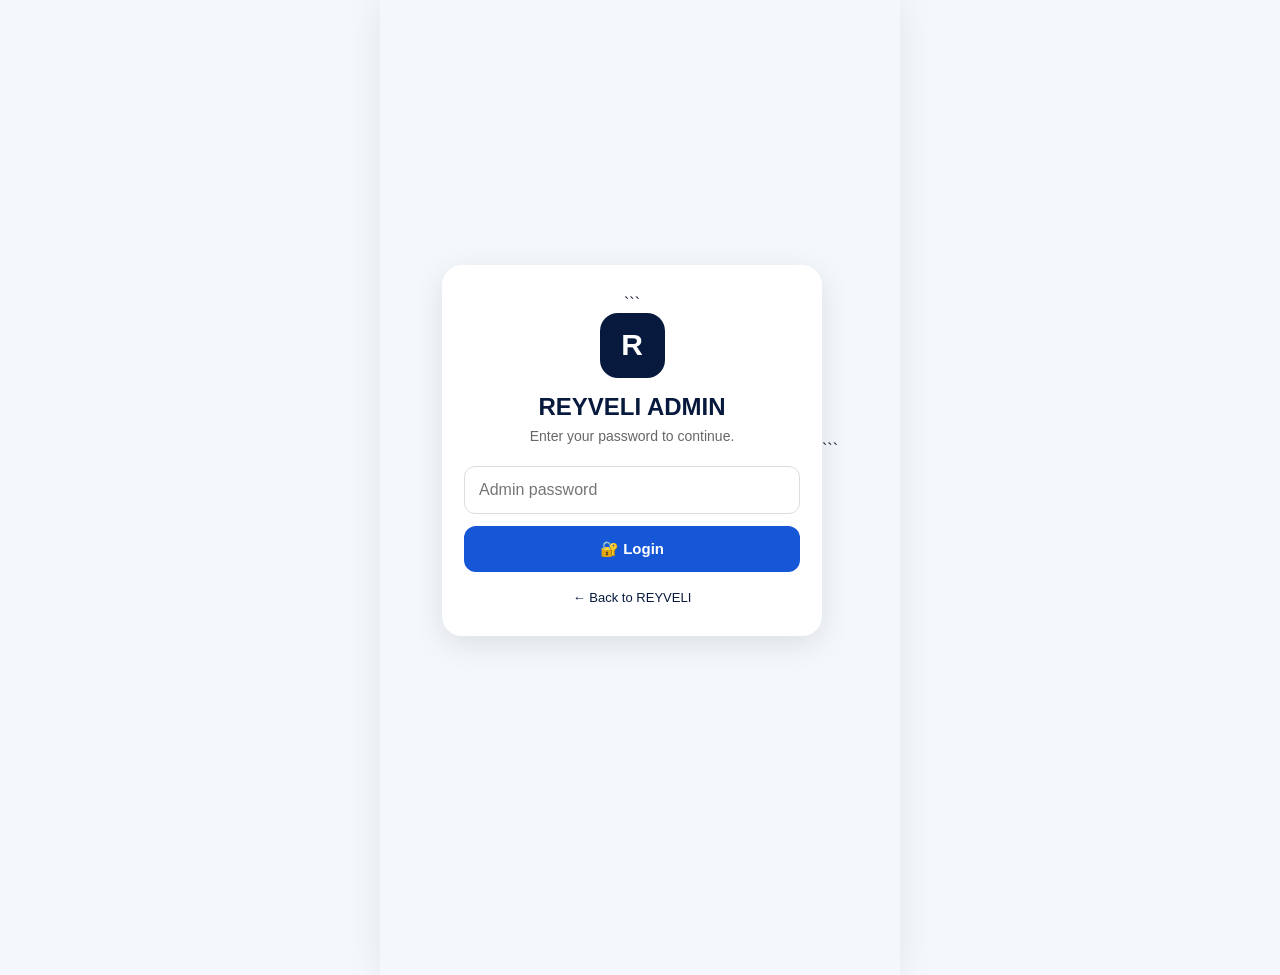
==== commit a6e0eec9: "Update admin.html" ====
--- a/admin.html
+++ b/admin.html
@@ -1,5 +1,5 @@
-```html
 <!DOCTYPE html>
+
 <html lang="en">
 <head>
   <meta charset="UTF-8">
@@ -173,6 +173,12 @@
       background: #d93025;
     }
 
+    .admin-button.small {
+      padding: 10px 12px;
+      font-size: 12px;
+      border-radius: 9px;
+    }
+
     .admin-section {
       display: none;
     }
@@ -189,6 +195,7 @@
       border-radius: 10px;
       margin: 6px 0 13px;
       font-size: 15px;
+      background: white;
     }
 
     label {
@@ -239,340 +246,385 @@
       color: #071a3d;
     }
 
+    .food-preview {
+      width: 100%;
+      max-height: 180px;
+      object-fit: cover;
+      border-radius: 10px;
+      margin-bottom: 10px;
+      display: block;
+    }
+
+    .food-actions {
+      display: flex;
+      gap: 8px;
+      margin-top: 12px;
+      flex-wrap: wrap;
+    }
+
+    .hidden-food {
+      opacity: .55;
+      background: #f7f7f7;
+    }
+
+    .hidden-label {
+      display: inline-block;
+      background: #eee;
+      color: #666;
+      padding: 4px 8px;
+      border-radius: 10px;
+      font-size: 11px;
+      font-weight: bold;
+      margin-top: 6px;
+    }
+
+    .edit-box {
+      margin-top: 12px;
+      padding-top: 12px;
+      border-top: 1px solid #eee;
+    }
+
     #adminApp {
       display: none;
     }
   </style>
+
 </head>
 
 <body>
 
   <!-- PASSWORD SCREEN -->
+
   <div id="loginScreen" class="login-screen">
-
     <div class="login-card">
 
-      <div class="login-logo">R</div>
-
-      <h1>REYVELI ADMIN</h1>
-
-      <p>Enter your password to continue.</p>
-
+```
+  <div class="login-logo">R</div>
+
+  <h1>REYVELI ADMIN</h1>
+
+  <p>Enter your password to continue.</p>
+
+  <input
+    id="adminPassword"
+    class="login-input"
+    type="password"
+    placeholder="Admin password"
+    autocomplete="off"
+    onkeydown="if(event.key==='Enter') login()"
+  >
+
+  <button class="login-button" onclick="login()">
+    🔐 Login
+  </button>
+
+  <div id="loginError" class="login-error">
+    Incorrect password. Please try again.
+  </div>
+
+  <a href="index.html" class="back-to-site">
+    ← Back to REYVELI
+  </a>
+
+</div>
+```
+
+  </div>
+
+  <!-- ADMIN APP -->
+
+  <div id="adminApp">
+
+```
+<header class="admin-header">
+
+  <button class="logout-button" onclick="logout()">
+    Logout
+  </button>
+
+  <button class="back-button" onclick="window.location.href='index.html'">
+    ← Back to REYVELI
+  </button>
+
+  <h1>REYVELI ADMIN</h1>
+  <p>Manage your food business</p>
+
+</header>
+
+
+<main class="admin-container">
+
+  <!-- DASHBOARD -->
+  <section id="dashboard" class="admin-section active">
+
+    <div class="admin-card">
+      <h2>Dashboard</h2>
+      <span class="status">● 24 HOURS OPEN</span>
+    </div>
+
+    <div class="admin-grid">
+
+      <button class="admin-button" onclick="showSection('menu')">
+        🍔<br><br>
+        Menu
+      </button>
+
+      <button class="admin-button gold" onclick="showSection('orders')">
+        📦<br><br>
+        Orders
+      </button>
+
+      <button class="admin-button dark" onclick="showSection('offers')">
+        🏷️<br><br>
+        Offers
+      </button>
+
+      <button class="admin-button" onclick="showSection('homepage')">
+        🖼️<br><br>
+        Homepage
+      </button>
+
+      <button class="admin-button gold" onclick="showSection('delivery')">
+        🚚<br><br>
+        Delivery
+      </button>
+
+      <button class="admin-button dark" onclick="showSection('settings')">
+        ⚙️<br><br>
+        Settings
+      </button>
+
+    </div>
+
+  </section>
+
+
+  <!-- MENU -->
+  <section id="menu" class="admin-section">
+
+    <div class="admin-card">
+
+      <h2>🍔 Menu Management</h2>
+
+      <label>Food name</label>
+      <input id="foodName" class="admin-input" placeholder="Example: Chicken Burger">
+
+      <label>Price (MVR)</label>
+      <input id="foodPrice" class="admin-input" type="number" min="0" placeholder="85">
+
+      <label>Category</label>
+      <select id="foodCategory" class="admin-input">
+        <option value="burgers">Burgers</option>
+        <option value="meals">Meals</option>
+        <option value="snacks">Snacks</option>
+        <option value="drinks">Drinks</option>
+        <option value="desserts">Desserts</option>
+      </select>
+
+      <label>Food description</label>
+      <input id="foodDescription" class="admin-input" placeholder="Short description">
+
+      <label>Food image URL</label>
+      <input id="foodImage" class="admin-input" placeholder="Image URL">
+
+      <button class="admin-button" onclick="addFood()">
+        + Add Food
+      </button>
+
+    </div>
+
+    <div class="admin-card">
+
+      <h2>Current Menu</h2>
+
+      <div id="adminMenuList"></div>
+
+    </div>
+
+    <button class="admin-button dark" onclick="showSection('dashboard')">
+      ← Dashboard
+    </button>
+
+  </section>
+
+
+  <!-- ORDERS -->
+  <section id="orders" class="admin-section">
+
+    <div class="admin-card">
+
+      <h2>📦 Orders</h2>
+
+      <p>
+        Orders saved on this device:
+        <strong id="orderCount">0</strong>
+      </p>
+
+      <div id="adminOrders"></div>
+
+    </div>
+
+    <button class="admin-button dark" onclick="showSection('dashboard')">
+      ← Dashboard
+    </button>
+
+  </section>
+
+
+  <!-- OFFERS -->
+  <section id="offers" class="admin-section">
+
+    <div class="admin-card">
+
+      <h2>🏷️ Offers & Discounts</h2>
+
+      <label>Offer title</label>
       <input
-        id="adminPassword"
-        class="login-input"
-        type="password"
-        placeholder="Admin password"
-        autocomplete="off"
-        onkeydown="if(event.key==='Enter') login()"
-      >
-
-      <button class="login-button" onclick="login()">
-        🔐 Login
+        id="offerTitle"
+        class="admin-input"
+        placeholder="Example: Midnight Special">
+
+      <label>Discount</label>
+      <input
+        id="offerDiscount"
+        class="admin-input"
+        placeholder="Example: 20% OFF">
+
+      <button class="admin-button" onclick="saveOffer()">
+        Save Offer
       </button>
 
-      <div id="loginError" class="login-error">
-        Incorrect password. Please try again.
-      </div>
-
-      <a href="index.html" class="back-to-site">
-        ← Back to REYVELI
-      </a>
+      <div id="savedOffer"></div>
 
     </div>
 
+    <button class="admin-button dark" onclick="showSection('dashboard')">
+      ← Dashboard
+    </button>
+
+  </section>
+
+
+  <!-- HOMEPAGE -->
+  <section id="homepage" class="admin-section">
+
+    <div class="admin-card">
+
+      <h2>🖼️ Homepage</h2>
+
+      <label>Main headline</label>
+      <input
+        id="homepageHeadline"
+        class="admin-input"
+        value="Midnight cravings? We’ve got you covered.">
+
+      <label>Banner text</label>
+      <input
+        id="homepageBanner"
+        class="admin-input"
+        value="OPEN 24 HOURS">
+
+      <label>Announcement</label>
+      <input
+        id="homepageAnnouncement"
+        class="admin-input"
+        placeholder="Example: Free delivery tonight!">
+
+      <button class="admin-button" onclick="saveHomepage()">
+        Save Homepage
+      </button>
+
+    </div>
+
+    <button class="admin-button dark" onclick="showSection('dashboard')">
+      ← Dashboard
+    </button>
+
+  </section>
+
+
+  <!-- DELIVERY -->
+  <section id="delivery" class="admin-section">
+
+    <div class="admin-card">
+
+      <h2>🚚 Delivery Settings</h2>
+
+      <label>Delivery fee (MVR)</label>
+      <input
+        id="deliveryFee"
+        class="admin-input"
+        type="number"
+        value="20">
+
+      <label>Delivery areas</label>
+      <input
+        id="deliveryAreas"
+        class="admin-input"
+        placeholder="Example: Velidhoo">
+
+      <label>Minimum order (MVR)</label>
+      <input
+        id="minimumOrder"
+        class="admin-input"
+        type="number"
+        value="0">
+
+      <button class="admin-button" onclick="saveDelivery()">
+        Save Delivery Settings
+      </button>
+
+    </div>
+
+    <button class="admin-button dark" onclick="showSection('dashboard')">
+      ← Dashboard
+    </button>
+
+  </section>
+
+
+  <!-- SETTINGS -->
+  <section id="settings" class="admin-section">
+
+    <div class="admin-card">
+
+      <h2>⚙️ Business Settings</h2>
+
+      <label>Business name</label>
+      <input
+        id="businessName"
+        class="admin-input"
+        value="REYVELI">
+
+      <label>Tagline</label>
+      <input
+        id="businessTagline"
+        class="admin-input"
+        value="Your food, anytime.">
+
+      <label>Business status</label>
+
+      <select id="businessStatus" class="admin-input">
+        <option>Open</option>
+        <option>Closed</option>
+      </select>
+
+      <button class="admin-button" onclick="saveSettings()">
+        Save Settings
+      </button>
+
+    </div>
+
+    <button class="admin-button dark" onclick="showSection('dashboard')">
+      ← Dashboard
+    </button>
+
+  </section>
+
+</main>
+```
+
   </div>
-
-
-  <!-- ADMIN APP -->
-  <div id="adminApp">
-
-    <header class="admin-header">
-
-      <button class="logout-button" onclick="logout()">
-        Logout
-      </button>
-
-      <button class="back-button" onclick="window.location.href='index.html'">
-        ← Back to REYVELI
-      </button>
-
-      <h1>REYVELI ADMIN</h1>
-      <p>Manage your food business</p>
-
-    </header>
-
-
-    <main class="admin-container">
-
-      <!-- DASHBOARD -->
-      <section id="dashboard" class="admin-section active">
-
-        <div class="admin-card">
-          <h2>Dashboard</h2>
-          <span class="status">● 24 HOURS OPEN</span>
-        </div>
-
-        <div class="admin-grid">
-
-          <button class="admin-button" onclick="showSection('menu')">
-            🍔<br><br>
-            Menu
-          </button>
-
-          <button class="admin-button gold" onclick="showSection('orders')">
-            📦<br><br>
-            Orders
-          </button>
-
-          <button class="admin-button dark" onclick="showSection('offers')">
-            🏷️<br><br>
-            Offers
-          </button>
-
-          <button class="admin-button" onclick="showSection('homepage')">
-            🖼️<br><br>
-            Homepage
-          </button>
-
-          <button class="admin-button gold" onclick="showSection('delivery')">
-            🚚<br><br>
-            Delivery
-          </button>
-
-          <button class="admin-button dark" onclick="showSection('settings')">
-            ⚙️<br><br>
-            Settings
-          </button>
-
-        </div>
-
-      </section>
-
-
-      <!-- MENU -->
-      <section id="menu" class="admin-section">
-
-        <div class="admin-card">
-
-          <h2>🍔 Menu Management</h2>
-
-          <label>Food name</label>
-          <input id="foodName" class="admin-input" placeholder="Example: Chicken Burger">
-
-          <label>Price (MVR)</label>
-          <input id="foodPrice" class="admin-input" type="number" placeholder="85">
-
-          <label>Category</label>
-          <select id="foodCategory" class="admin-input">
-            <option value="burgers">Burgers</option>
-            <option value="meals">Meals</option>
-            <option value="snacks">Snacks</option>
-            <option value="drinks">Drinks</option>
-            <option value="desserts">Desserts</option>
-          </select>
-
-          <label>Food description</label>
-          <input id="foodDescription" class="admin-input" placeholder="Short description">
-
-          <label>Food image URL</label>
-          <input id="foodImage" class="admin-input" placeholder="Image URL">
-
-          <button class="admin-button" onclick="addFood()">
-            + Add Food
-          </button>
-
-        </div>
-
-        <div class="admin-card">
-          <h2>Current Menu</h2>
-          <div id="adminMenuList"></div>
-        </div>
-
-        <button class="admin-button dark" onclick="showSection('dashboard')">
-          ← Dashboard
-        </button>
-
-      </section>
-
-
-      <!-- ORDERS -->
-      <section id="orders" class="admin-section">
-
-        <div class="admin-card">
-
-          <h2>📦 Orders</h2>
-
-          <p>
-            Orders saved on this device:
-            <strong id="orderCount">0</strong>
-          </p>
-
-          <div id="adminOrders"></div>
-
-        </div>
-
-        <button class="admin-button dark" onclick="showSection('dashboard')">
-          ← Dashboard
-        </button>
-
-      </section>
-
-
-      <!-- OFFERS -->
-      <section id="offers" class="admin-section">
-
-        <div class="admin-card">
-
-          <h2>🏷️ Offers & Discounts</h2>
-
-          <label>Offer title</label>
-          <input
-            id="offerTitle"
-            class="admin-input"
-            placeholder="Example: Midnight Special">
-
-          <label>Discount</label>
-          <input
-            id="offerDiscount"
-            class="admin-input"
-            placeholder="Example: 20% OFF">
-
-          <button class="admin-button" onclick="saveOffer()">
-            Save Offer
-          </button>
-
-          <div id="savedOffer"></div>
-
-        </div>
-
-        <button class="admin-button dark" onclick="showSection('dashboard')">
-          ← Dashboard
-        </button>
-
-      </section>
-
-
-      <!-- HOMEPAGE -->
-      <section id="homepage" class="admin-section">
-
-        <div class="admin-card">
-
-          <h2>🖼️ Homepage</h2>
-
-          <label>Main headline</label>
-          <input
-            id="homepageHeadline"
-            class="admin-input"
-            value="Midnight cravings? We’ve got you covered.">
-
-          <label>Banner text</label>
-          <input
-            id="homepageBanner"
-            class="admin-input"
-            value="OPEN 24 HOURS">
-
-          <label>Announcement</label>
-          <input
-            id="homepageAnnouncement"
-            class="admin-input"
-            placeholder="Example: Free delivery tonight!">
-
-          <button class="admin-button" onclick="saveHomepage()">
-            Save Homepage
-          </button>
-
-        </div>
-
-        <button class="admin-button dark" onclick="showSection('dashboard')">
-          ← Dashboard
-        </button>
-
-      </section>
-
-
-      <!-- DELIVERY -->
-      <section id="delivery" class="admin-section">
-
-        <div class="admin-card">
-
-          <h2>🚚 Delivery Settings</h2>
-
-          <label>Delivery fee (MVR)</label>
-          <input
-            id="deliveryFee"
-            class="admin-input"
-            type="number"
-            value="20">
-
-          <label>Delivery areas</label>
-          <input
-            id="deliveryAreas"
-            class="admin-input"
-            placeholder="Example: Velidhoo">
-
-          <label>Minimum order (MVR)</label>
-          <input
-            id="minimumOrder"
-            class="admin-input"
-            type="number"
-            value="0">
-
-          <button class="admin-button" onclick="saveDelivery()">
-            Save Delivery Settings
-          </button>
-
-        </div>
-
-        <button class="admin-button dark" onclick="showSection('dashboard')">
-          ← Dashboard
-        </button>
-
-      </section>
-
-
-      <!-- SETTINGS -->
-      <section id="settings" class="admin-section">
-
-        <div class="admin-card">
-
-          <h2>⚙️ Business Settings</h2>
-
-          <label>Business name</label>
-          <input
-            id="businessName"
-            class="admin-input"
-            value="REYVELI">
-
-          <label>Tagline</label>
-          <input
-            id="businessTagline"
-            class="admin-input"
-            value="Your food, anytime.">
-
-          <label>Business status</label>
-
-          <select id="businessStatus" class="admin-input">
-            <option>Open</option>
-            <option>Closed</option>
-          </select>
-
-          <button class="admin-button" onclick="saveSettings()">
-            Save Settings
-          </button>
-
-        </div>
-
-        <button class="admin-button dark" onclick="showSection('dashboard')">
-          ← Dashboard
-        </button>
-
-      </section>
-
-    </main>
-
-  </div>
-
 
   <script>
 
@@ -596,17 +648,14 @@
         sessionStorage.setItem("reyveliAdminLoggedIn", "true");
 
         document.getElementById("loginScreen").style.display = "none";
-
         document.getElementById("adminApp").style.display = "block";
 
         document.getElementById("adminPassword").value = "";
-
         error.style.display = "none";
 
       } else {
 
         error.style.display = "block";
-
         document.getElementById("adminPassword").value = "";
 
       }
@@ -619,7 +668,6 @@
       sessionStorage.removeItem("reyveliAdminLoggedIn");
 
       document.getElementById("adminApp").style.display = "none";
-
       document.getElementById("loginScreen").style.display = "flex";
 
       document.getElementById("adminPassword").value = "";
@@ -634,7 +682,6 @@
       ) {
 
         document.getElementById("loginScreen").style.display = "none";
-
         document.getElementById("adminApp").style.display = "block";
 
       }
@@ -659,29 +706,12 @@
         behavior: "smooth"
       });
 
-      if (section === "menu") {
-        renderAdminMenu();
-      }
-
-      if (section === "orders") {
-        renderAdminOrders();
-      }
-
-      if (section === "offers") {
-        loadOffer();
-      }
-
-      if (section === "homepage") {
-        loadHomepage();
-      }
-
-      if (section === "delivery") {
-        loadDelivery();
-      }
-
-      if (section === "settings") {
-        loadSettings();
-      }
+      if (section === "menu") renderAdminMenu();
+      if (section === "orders") renderAdminOrders();
+      if (section === "offers") loadOffer();
+      if (section === "homepage") loadHomepage();
+      if (section === "delivery") loadDelivery();
+      if (section === "settings") loadSettings();
 
     }
 
@@ -692,9 +722,13 @@
 
     function getMenu() {
 
-      return JSON.parse(
-        localStorage.getItem("reyveliAdminMenu")
-      ) || [];
+      try {
+        return JSON.parse(
+          localStorage.getItem("reyveliAdminMenu")
+        ) || [];
+      } catch {
+        return [];
+      }
 
     }
 
@@ -727,10 +761,9 @@
         document.getElementById("foodImage").value.trim();
 
 
-      if (!name || !price) {
-
-        alert("Please enter food name and price.");
-
+      if (!name || price <= 0) {
+
+        alert("Please enter a food name and a price greater than 0.");
         return;
 
       }
@@ -751,7 +784,9 @@
 
         description: description,
 
-        image: image
+        image: image,
+
+        visible: true
 
       });
 
@@ -790,43 +825,245 @@
       }
 
 
-      container.innerHTML = menu.map(item => `
-
-        <div class="admin-item">
-
-          <strong>${escapeHTML(item.name)}</strong>
-
-          <br>
-
-          MVR ${item.price}
-
-          <br>
-
-          ${escapeHTML(item.category)}
-
-          <br><br>
-
-          <button
-            class="admin-button danger"
-            onclick="deleteFood(${item.id})">
-            Delete
-          </button>
-
-        </div>
-
-      `).join("");
+      container.innerHTML = menu.map(item => {
+
+        const visible =
+          item.visible !== false;
+
+        const imageHTML =
+          item.image
+            ? `<img class="food-preview" src="${escapeHTML(item.image)}" alt="${escapeHTML(item.name)}" onerror="this.style.display='none'">`
+            : "";
+
+        return `
+
+          <div class="admin-item ${visible ? "" : "hidden-food"}">
+
+            ${imageHTML}
+
+            <strong>${escapeHTML(item.name)}</strong>
+
+            <br>
+
+            <strong>MVR ${escapeHTML(String(item.price))}</strong>
+
+            <br>
+
+            Category:
+            ${escapeHTML(item.category)}
+
+            ${
+              item.description
+                ? `<br><br>${escapeHTML(item.description)}`
+                : ""
+            }
+
+            ${
+              visible
+                ? ""
+                : `<br><span class="hidden-label">HIDDEN FROM CUSTOMERS</span>`
+            }
+
+            <div class="food-actions">
+
+              <button
+                class="admin-button small"
+                onclick="editFood(${item.id})">
+                ✏️ Edit
+              </button>
+
+              <button
+                class="admin-button small ${visible ? "gold" : ""}"
+                onclick="toggleFoodVisibility(${item.id})">
+                ${visible ? "👁️ Hide" : "👁️ Show"}
+              </button>
+
+              <button
+                class="admin-button small danger"
+                onclick="deleteFood(${item.id})">
+                🗑️ Delete
+              </button>
+
+            </div>
+
+            <div id="edit-${item.id}" class="edit-box" style="display:none;">
+
+              <label>Food name</label>
+              <input
+                id="edit-name-${item.id}"
+                class="admin-input"
+                value="${escapeHTML(item.name)}">
+
+              <label>Price (MVR)</label>
+              <input
+                id="edit-price-${item.id}"
+                class="admin-input"
+                type="number"
+                min="0"
+                value="${escapeHTML(String(item.price))}">
+
+              <label>Category</label>
+              <select
+                id="edit-category-${item.id}"
+                class="admin-input">
+
+                <option value="burgers" ${item.category === "burgers" ? "selected" : ""}>Burgers</option>
+                <option value="meals" ${item.category === "meals" ? "selected" : ""}>Meals</option>
+                <option value="snacks" ${item.category === "snacks" ? "selected" : ""}>Snacks</option>
+                <option value="drinks" ${item.category === "drinks" ? "selected" : ""}>Drinks</option>
+                <option value="desserts" ${item.category === "desserts" ? "selected" : ""}>Desserts</option>
+
+              </select>
+
+              <label>Description</label>
+              <input
+                id="edit-description-${item.id}"
+                class="admin-input"
+                value="${escapeHTML(item.description || "")}">
+
+              <label>Image URL</label>
+              <input
+                id="edit-image-${item.id}"
+                class="admin-input"
+                value="${escapeHTML(item.image || "")}">
+
+              <div class="food-actions">
+
+                <button
+                  class="admin-button small"
+                  onclick="saveEditedFood(${item.id})">
+                  💾 Save Changes
+                </button>
+
+                <button
+                  class="admin-button small dark"
+                  onclick="cancelEdit(${item.id})">
+                  Cancel
+                </button>
+
+              </div>
+
+            </div>
+
+          </div>
+
+        `;
+
+      }).join("");
+
+    }
+
+
+    function editFood(id) {
+
+      const box =
+        document.getElementById("edit-" + id);
+
+      if (!box) return;
+
+      box.style.display =
+        box.style.display === "none"
+          ? "block"
+          : "none";
+
+    }
+
+
+    function cancelEdit(id) {
+
+      const box =
+        document.getElementById("edit-" + id);
+
+      if (box) {
+        box.style.display = "none";
+      }
+
+    }
+
+
+    function saveEditedFood(id) {
+
+      const menu = getMenu();
+
+      const item =
+        menu.find(food => food.id === id);
+
+      if (!item) return;
+
+
+      const name =
+        document.getElementById("edit-name-" + id).value.trim();
+
+      const price =
+        Number(document.getElementById("edit-price-" + id).value);
+
+      const category =
+        document.getElementById("edit-category-" + id).value;
+
+      const description =
+        document.getElementById("edit-description-" + id).value.trim();
+
+      const image =
+        document.getElementById("edit-image-" + id).value.trim();
+
+
+      if (!name || price <= 0) {
+
+        alert("Please enter a food name and a valid price.");
+        return;
+
+      }
+
+
+      item.name = name;
+      item.price = price;
+      item.category = category;
+      item.description = description;
+      item.image = image;
+
+
+      saveMenu(menu);
+      renderAdminMenu();
+
+      alert("Food updated successfully!");
+
+    }
+
+
+    function toggleFoodVisibility(id) {
+
+      const menu = getMenu();
+
+      const item =
+        menu.find(food => food.id === id);
+
+      if (!item) return;
+
+
+      item.visible =
+        item.visible === false
+          ? true
+          : false;
+
+
+      saveMenu(menu);
+      renderAdminMenu();
 
     }
 
 
     function deleteFood(id) {
 
-      if (!confirm("Delete this food?")) return;
+      if (!confirm("Delete this food permanently?")) {
+        return;
+      }
 
 
       let menu = getMenu();
 
-      menu = menu.filter(item => item.id !== id);
+      menu =
+        menu.filter(item => item.id !== id);
+
 
       saveMenu(menu);
 
@@ -841,10 +1078,16 @@
 
     function renderAdminOrders() {
 
-      const orders =
-        JSON.parse(
-          localStorage.getItem("reyveliOrders")
-        ) || [];
+      let orders = [];
+
+      try {
+        orders =
+          JSON.parse(
+            localStorage.getItem("reyveliOrders")
+          ) || [];
+      } catch {
+        orders = [];
+      }
 
 
       document.getElementById("orderCount")
@@ -869,7 +1112,9 @@
 
         <div class="admin-item">
 
-          <strong>Order ${escapeHTML(String(order.id || ""))}</strong>
+          <strong>
+            Order ${escapeHTML(String(order.id || ""))}
+          </strong>
 
           <br><br>
 
@@ -889,12 +1134,16 @@
           <br><br>
 
           Total:
-          <strong>MVR ${escapeHTML(String(order.total || 0))}</strong>
+          <strong>
+            MVR ${escapeHTML(String(order.total || 0))}
+          </strong>
 
           <br><br>
 
           Status:
-          <strong>${escapeHTML(order.status || "")}</strong>
+          <strong>
+            ${escapeHTML(order.status || "")}
+          </strong>
 
         </div>
 
@@ -914,6 +1163,7 @@
 
       const discount =
         document.getElementById("offerDiscount").value.trim();
+
 
       localStorage.setItem(
         "reyveliOffer",
@@ -923,6 +1173,7 @@
         })
       );
 
+
       alert("Offer saved!");
 
     }
@@ -930,10 +1181,17 @@
 
     function loadOffer() {
 
-      const offer =
-        JSON.parse(
-          localStorage.getItem("reyveliOffer")
-        ) || {};
+      let offer = {};
+
+      try {
+        offer =
+          JSON.parse(
+            localStorage.getItem("reyveliOffer")
+          ) || {};
+      } catch {
+        offer = {};
+      }
+
 
       document.getElementById("offerTitle").value =
         offer.title || "";
@@ -962,12 +1220,14 @@
           document.getElementById("homepageAnnouncement").value
 
       };
+
 
       localStorage.setItem(
         "reyveliHomepage",
         JSON.stringify(data)
       );
 
+
       alert("Homepage settings saved!");
 
     }
@@ -975,10 +1235,17 @@
 
     function loadHomepage() {
 
-      const data =
-        JSON.parse(
-          localStorage.getItem("reyveliHomepage")
-        ) || {};
+      let data = {};
+
+      try {
+        data =
+          JSON.parse(
+            localStorage.getItem("reyveliHomepage")
+          ) || {};
+      } catch {
+        data = {};
+      }
+
 
       if (data.headline) {
         document.getElementById("homepageHeadline").value =
@@ -1007,21 +1274,27 @@
       const data = {
 
         fee:
-          Number(document.getElementById("deliveryFee").value) || 0,
+          Number(
+            document.getElementById("deliveryFee").value
+          ) || 0,
 
         areas:
           document.getElementById("deliveryAreas").value,
 
         minimum:
-          Number(document.getElementById("minimumOrder").value) || 0
+          Number(
+            document.getElementById("minimumOrder").value
+          ) || 0
 
       };
+
 
       localStorage.setItem(
         "reyveliDelivery",
         JSON.stringify(data)
       );
 
+
       alert("Delivery settings saved!");
 
     }
@@ -1029,10 +1302,17 @@
 
     function loadDelivery() {
 
-      const data =
-        JSON.parse(
-          localStorage.getItem("reyveliDelivery")
-        ) || {};
+      let data = {};
+
+      try {
+        data =
+          JSON.parse(
+            localStorage.getItem("reyveliDelivery")
+          ) || {};
+      } catch {
+        data = {};
+      }
+
 
       if (data.fee !== undefined) {
         document.getElementById("deliveryFee").value =
@@ -1070,12 +1350,14 @@
           document.getElementById("businessStatus").value
 
       };
+
 
       localStorage.setItem(
         "reyveliSettings",
         JSON.stringify(data)
       );
 
+
       alert("Business settings saved!");
 
     }
@@ -1083,10 +1365,17 @@
 
     function loadSettings() {
 
-      const data =
-        JSON.parse(
-          localStorage.getItem("reyveliSettings")
-        ) || {};
+      let data = {};
+
+      try {
+        data =
+          JSON.parse(
+            localStorage.getItem("reyveliSettings")
+          ) || {};
+      } catch {
+        data = {};
+      }
+
 
       if (data.name) {
         document.getElementById("businessName").value =
@@ -1132,5 +1421,5 @@
 
 </body>
 </html>
-```
-
+
+
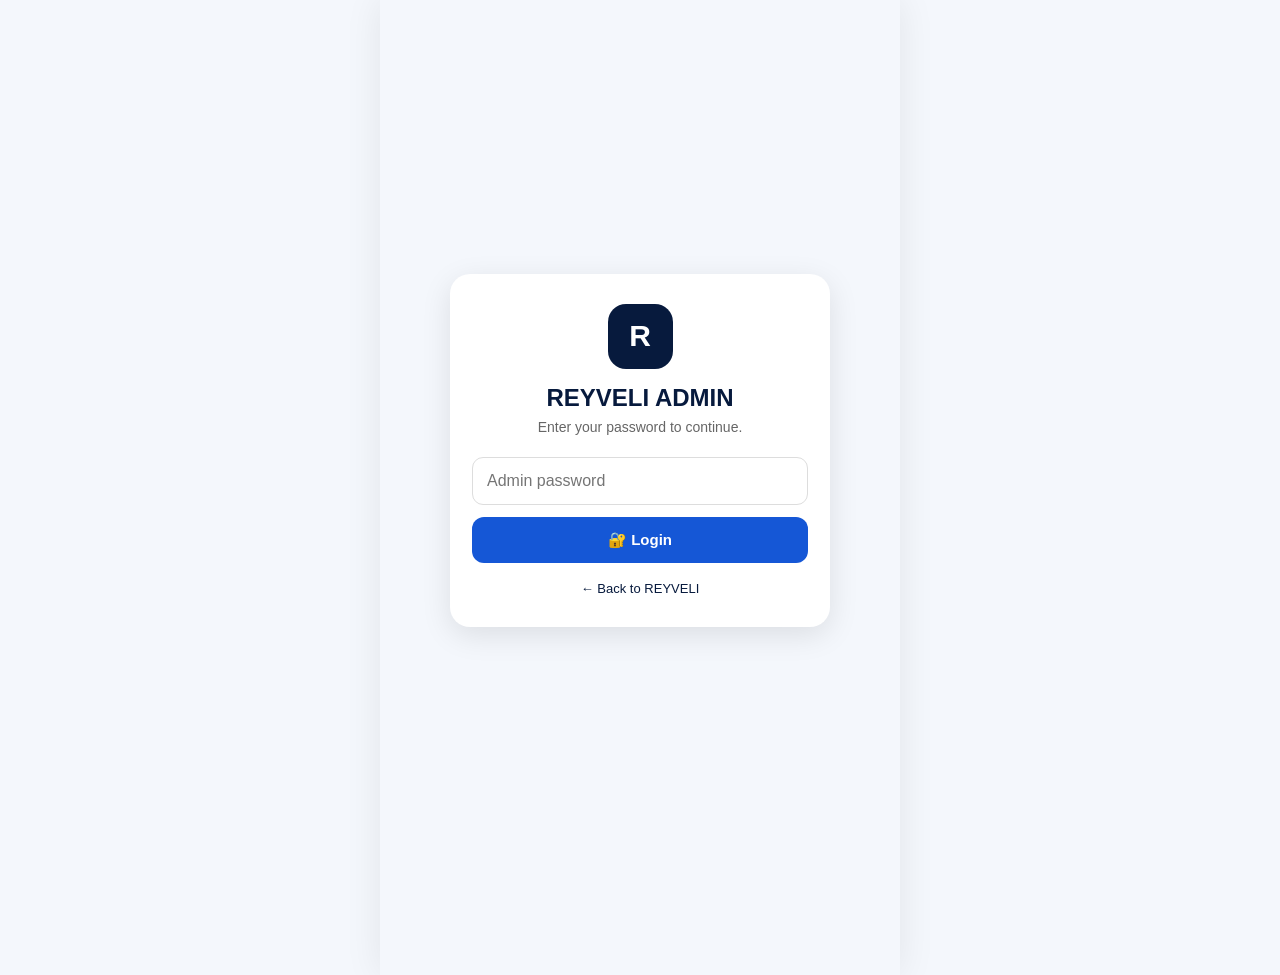
==== commit 0cb598d8: "Update admin.html" ====
--- a/admin.html
+++ b/admin.html
@@ -4,15 +4,19 @@
 <head>
   <meta charset="UTF-8">
   <meta name="viewport" content="width=device-width, initial-scale=1.0">
+
   <title>REYVELI Admin</title>
+
   <link rel="stylesheet" href="style.css">
 
   <style>
+
     body {
       background: #f4f7fc;
     }
 
     /* PASSWORD SCREEN */
+
     .login-screen {
       min-height: 100vh;
       display: flex;
@@ -101,7 +105,9 @@
       text-decoration: none;
     }
 
+
     /* ADMIN */
+
     .admin-header {
       background: #071a3d;
       color: white;
@@ -287,376 +293,754 @@
     #adminApp {
       display: none;
     }
+
+
+    /* =========================
+       ORDERS
+       ========================= */
+
+    .orders-toolbar {
+      display: flex;
+      justify-content: space-between;
+      align-items: center;
+      gap: 10px;
+      margin-bottom: 12px;
+      flex-wrap: wrap;
+    }
+
+    .order-count {
+      color: #666;
+      font-size: 13px;
+    }
+
+    .order-card {
+      border: 1px solid #e4e7ee;
+      border-radius: 15px;
+      padding: 15px;
+      margin-top: 12px;
+      background: #fff;
+    }
+
+    .order-top {
+      display: flex;
+      justify-content: space-between;
+      align-items: flex-start;
+      gap: 10px;
+      margin-bottom: 12px;
+    }
+
+    .order-number {
+      color: #071a3d;
+      font-size: 15px;
+      font-weight: bold;
+    }
+
+    .order-date {
+      color: #777;
+      font-size: 11px;
+      margin-top: 4px;
+    }
+
+    .order-status {
+      border: none;
+      border-radius: 20px;
+      padding: 7px 9px;
+      font-size: 11px;
+      font-weight: bold;
+      cursor: pointer;
+      background: #eef3ff;
+      color: #1557d6;
+    }
+
+    .order-status.new {
+      background: #fff3cd;
+      color: #856404;
+    }
+
+    .order-status.accepted {
+      background: #e7f7ed;
+      color: #17823b;
+    }
+
+    .order-status.preparing {
+      background: #e8f1ff;
+      color: #1557d6;
+    }
+
+    .order-status.delivery {
+      background: #eee8ff;
+      color: #6542c2;
+    }
+
+    .order-status.completed {
+      background: #e7f7ed;
+      color: #17823b;
+    }
+
+    .order-status.cancelled {
+      background: #fde8e7;
+      color: #d93025;
+    }
+
+    .order-info {
+      font-size: 13px;
+      color: #333;
+      line-height: 1.7;
+    }
+
+    .order-info strong {
+      color: #071a3d;
+    }
+
+    .order-items {
+      margin-top: 12px;
+      padding-top: 12px;
+      border-top: 1px solid #eee;
+    }
+
+    .order-items-title {
+      font-size: 12px;
+      font-weight: bold;
+      color: #071a3d;
+      margin-bottom: 7px;
+    }
+
+    .order-item-row {
+      display: flex;
+      justify-content: space-between;
+      gap: 10px;
+      font-size: 12px;
+      padding: 5px 0;
+    }
+
+    .order-total {
+      display: flex;
+      justify-content: space-between;
+      border-top: 1px solid #eee;
+      margin-top: 10px;
+      padding-top: 10px;
+      color: #071a3d;
+      font-size: 16px;
+      font-weight: bold;
+    }
+
+    .order-notes {
+      background: #fff9e8;
+      border-radius: 10px;
+      padding: 10px;
+      margin-top: 12px;
+      font-size: 12px;
+      color: #66520b;
+    }
+
+    .order-actions {
+      display: flex;
+      gap: 7px;
+      flex-wrap: wrap;
+      margin-top: 12px;
+    }
+
+    .order-actions select {
+      flex: 1;
+      min-width: 150px;
+      border: 1px solid #ddd;
+      border-radius: 9px;
+      padding: 9px;
+      background: white;
+      font-size: 12px;
+    }
+
+    .no-orders {
+      text-align: center;
+      padding: 35px 15px;
+      color: #777;
+      font-size: 13px;
+    }
+
   </style>
 
 </head>
 
 <body>
 
+
   <!-- PASSWORD SCREEN -->
 
   <div id="loginScreen" class="login-screen">
+
     <div class="login-card">
 
-```
-  <div class="login-logo">R</div>
-
-  <h1>REYVELI ADMIN</h1>
-
-  <p>Enter your password to continue.</p>
-
-  <input
-    id="adminPassword"
-    class="login-input"
-    type="password"
-    placeholder="Admin password"
-    autocomplete="off"
-    onkeydown="if(event.key==='Enter') login()"
-  >
-
-  <button class="login-button" onclick="login()">
-    🔐 Login
-  </button>
-
-  <div id="loginError" class="login-error">
-    Incorrect password. Please try again.
+      <div class="login-logo">R</div>
+
+      <h1>REYVELI ADMIN</h1>
+
+      <p>Enter your password to continue.</p>
+
+      <input
+        id="adminPassword"
+        class="login-input"
+        type="password"
+        placeholder="Admin password"
+        autocomplete="off"
+        onkeydown="if(event.key==='Enter') login()"
+      >
+
+      <button class="login-button" onclick="login()">
+        🔐 Login
+      </button>
+
+      <div id="loginError" class="login-error">
+        Incorrect password. Please try again.
+      </div>
+
+      <a href="index.html" class="back-to-site">
+        ← Back to REYVELI
+      </a>
+
+    </div>
+
   </div>
 
-  <a href="index.html" class="back-to-site">
-    ← Back to REYVELI
-  </a>
-
-</div>
-```
+
+  <!-- ADMIN APP -->
+
+  <div id="adminApp">
+
+
+    <header class="admin-header">
+
+      <button class="logout-button" onclick="logout()">
+        Logout
+      </button>
+
+      <button class="back-button" onclick="window.location.href='index.html'">
+        ← Back to REYVELI
+      </button>
+
+      <h1>REYVELI ADMIN</h1>
+
+      <p>Manage your food business</p>
+
+    </header>
+
+
+    <main class="admin-container">
+
+
+      <!-- DASHBOARD -->
+
+      <section id="dashboard" class="admin-section active">
+
+        <div class="admin-card">
+
+          <h2>Dashboard</h2>
+
+          <span class="status">
+            ● 24 HOURS OPEN
+          </span>
+
+        </div>
+
+
+        <div class="admin-grid">
+
+          <button
+            class="admin-button"
+            onclick="showSection('menu')"
+          >
+            🍔<br><br>
+            Menu
+          </button>
+
+
+          <button
+            class="admin-button gold"
+            onclick="showSection('orders')"
+          >
+            📦<br><br>
+            Orders
+          </button>
+
+
+          <button
+            class="admin-button dark"
+            onclick="showSection('offers')"
+          >
+            🏷️<br><br>
+            Offers
+          </button>
+
+
+          <button
+            class="admin-button"
+            onclick="showSection('homepage')"
+          >
+            🖼️<br><br>
+            Homepage
+          </button>
+
+
+          <button
+            class="admin-button gold"
+            onclick="showSection('delivery')"
+          >
+            🚚<br><br>
+            Delivery
+          </button>
+
+
+          <button
+            class="admin-button dark"
+            onclick="showSection('settings')"
+          >
+            ⚙️<br><br>
+            Settings
+          </button>
+
+        </div>
+
+      </section>
+
+
+      <!-- MENU -->
+
+      <section id="menu" class="admin-section">
+
+        <div class="admin-card">
+
+          <h2>🍔 Menu Management</h2>
+
+          <label>Food name</label>
+
+          <input
+            id="foodName"
+            class="admin-input"
+            placeholder="Example: Chicken Burger"
+          >
+
+
+          <label>Price (MVR)</label>
+
+          <input
+            id="foodPrice"
+            class="admin-input"
+            type="number"
+            min="0"
+            placeholder="85"
+          >
+
+
+          <label>Category</label>
+
+          <select
+            id="foodCategory"
+            class="admin-input"
+          >
+
+            <option value="burgers">
+              Burgers
+            </option>
+
+            <option value="meals">
+              Meals
+            </option>
+
+            <option value="snacks">
+              Snacks
+            </option>
+
+            <option value="drinks">
+              Drinks
+            </option>
+
+            <option value="desserts">
+              Desserts
+            </option>
+
+          </select>
+
+
+          <label>Food description</label>
+
+          <input
+            id="foodDescription"
+            class="admin-input"
+            placeholder="Short description"
+          >
+
+
+          <label>Food image URL</label>
+
+          <input
+            id="foodImage"
+            class="admin-input"
+            placeholder="Image URL"
+          >
+
+
+          <button
+            class="admin-button"
+            onclick="addFood()"
+          >
+            + Add Food
+          </button>
+
+        </div>
+
+
+        <div class="admin-card">
+
+          <h2>Current Menu</h2>
+
+          <div id="adminMenuList"></div>
+
+        </div>
+
+
+        <button
+          class="admin-button dark"
+          onclick="showSection('dashboard')"
+        >
+          ← Dashboard
+        </button>
+
+      </section>
+
+
+      <!-- ORDERS -->
+
+      <section id="orders" class="admin-section">
+
+        <div class="admin-card">
+
+          <div class="orders-toolbar">
+
+            <div>
+
+              <h2 style="margin-bottom:4px;">
+                📦 Orders
+              </h2>
+
+              <div class="order-count">
+                Total orders:
+                <strong id="orderCount">0</strong>
+              </div>
+
+            </div>
+
+            <button
+              class="admin-button small"
+              onclick="renderAdminOrders()"
+            >
+              🔄 Refresh
+            </button>
+
+          </div>
+
+
+          <div id="adminOrders"></div>
+
+        </div>
+
+
+        <button
+          class="admin-button dark"
+          onclick="showSection('dashboard')"
+        >
+          ← Dashboard
+        </button>
+
+      </section>
+
+
+      <!-- OFFERS -->
+
+      <section id="offers" class="admin-section">
+
+        <div class="admin-card">
+
+          <h2>🏷️ Offers & Discounts</h2>
+
+          <label>Offer title</label>
+
+          <input
+            id="offerTitle"
+            class="admin-input"
+            placeholder="Example: Midnight Special"
+          >
+
+
+          <label>Discount</label>
+
+          <input
+            id="offerDiscount"
+            class="admin-input"
+            placeholder="Example: 20% OFF"
+          >
+
+
+          <button
+            class="admin-button"
+            onclick="saveOffer()"
+          >
+            Save Offer
+          </button>
+
+
+          <div id="savedOffer"></div>
+
+        </div>
+
+
+        <button
+          class="admin-button dark"
+          onclick="showSection('dashboard')"
+        >
+          ← Dashboard
+        </button>
+
+      </section>
+
+
+      <!-- HOMEPAGE -->
+
+      <section id="homepage" class="admin-section">
+
+        <div class="admin-card">
+
+          <h2>🖼️ Homepage</h2>
+
+          <label>Main headline</label>
+
+          <input
+            id="homepageHeadline"
+            class="admin-input"
+            value="Midnight cravings? We’ve got you covered."
+          >
+
+
+          <label>Banner text</label>
+
+          <input
+            id="homepageBanner"
+            class="admin-input"
+            value="OPEN 24 HOURS"
+          >
+
+
+          <label>Announcement</label>
+
+          <input
+            id="homepageAnnouncement"
+            class="admin-input"
+            placeholder="Example: Free delivery tonight!"
+          >
+
+
+          <button
+            class="admin-button"
+            onclick="saveHomepage()"
+          >
+            Save Homepage
+          </button>
+
+        </div>
+
+
+        <button
+          class="admin-button dark"
+          onclick="showSection('dashboard')"
+        >
+          ← Dashboard
+        </button>
+
+      </section>
+
+
+      <!-- DELIVERY -->
+
+      <section id="delivery" class="admin-section">
+
+        <div class="admin-card">
+
+          <h2>🚚 Delivery Settings</h2>
+
+          <label>Delivery fee (MVR)</label>
+
+          <input
+            id="deliveryFee"
+            class="admin-input"
+            type="number"
+            value="20"
+          >
+
+
+          <label>Delivery areas</label>
+
+          <input
+            id="deliveryAreas"
+            class="admin-input"
+            placeholder="Example: Velidhoo"
+          >
+
+
+          <label>Minimum order (MVR)</label>
+
+          <input
+            id="minimumOrder"
+            class="admin-input"
+            type="number"
+            value="0"
+          >
+
+
+          <button
+            class="admin-button"
+            onclick="saveDelivery()"
+          >
+            Save Delivery Settings
+          </button>
+
+        </div>
+
+
+        <button
+          class="admin-button dark"
+          onclick="showSection('dashboard')"
+        >
+          ← Dashboard
+        </button>
+
+      </section>
+
+
+      <!-- SETTINGS -->
+
+      <section id="settings" class="admin-section">
+
+        <div class="admin-card">
+
+          <h2>⚙️ Business Settings</h2>
+
+          <label>Business name</label>
+
+          <input
+            id="businessName"
+            class="admin-input"
+            value="REYVELI"
+          >
+
+
+          <label>Tagline</label>
+
+          <input
+            id="businessTagline"
+            class="admin-input"
+            value="Your food, anytime."
+          >
+
+
+          <label>Business status</label>
+
+          <select
+            id="businessStatus"
+            class="admin-input"
+          >
+
+            <option>
+              Open
+            </option>
+
+            <option>
+              Closed
+            </option>
+
+          </select>
+
+
+          <button
+            class="admin-button"
+            onclick="saveSettings()"
+          >
+            Save Settings
+          </button>
+
+        </div>
+
+
+        <button
+          class="admin-button dark"
+          onclick="showSection('dashboard')"
+        >
+          ← Dashboard
+        </button>
+
+      </section>
+
+
+    </main>
 
   </div>
 
-  <!-- ADMIN APP -->
-
-  <div id="adminApp">
-
-```
-<header class="admin-header">
-
-  <button class="logout-button" onclick="logout()">
-    Logout
-  </button>
-
-  <button class="back-button" onclick="window.location.href='index.html'">
-    ← Back to REYVELI
-  </button>
-
-  <h1>REYVELI ADMIN</h1>
-  <p>Manage your food business</p>
-
-</header>
-
-
-<main class="admin-container">
-
-  <!-- DASHBOARD -->
-  <section id="dashboard" class="admin-section active">
-
-    <div class="admin-card">
-      <h2>Dashboard</h2>
-      <span class="status">● 24 HOURS OPEN</span>
-    </div>
-
-    <div class="admin-grid">
-
-      <button class="admin-button" onclick="showSection('menu')">
-        🍔<br><br>
-        Menu
-      </button>
-
-      <button class="admin-button gold" onclick="showSection('orders')">
-        📦<br><br>
-        Orders
-      </button>
-
-      <button class="admin-button dark" onclick="showSection('offers')">
-        🏷️<br><br>
-        Offers
-      </button>
-
-      <button class="admin-button" onclick="showSection('homepage')">
-        🖼️<br><br>
-        Homepage
-      </button>
-
-      <button class="admin-button gold" onclick="showSection('delivery')">
-        🚚<br><br>
-        Delivery
-      </button>
-
-      <button class="admin-button dark" onclick="showSection('settings')">
-        ⚙️<br><br>
-        Settings
-      </button>
-
-    </div>
-
-  </section>
-
-
-  <!-- MENU -->
-  <section id="menu" class="admin-section">
-
-    <div class="admin-card">
-
-      <h2>🍔 Menu Management</h2>
-
-      <label>Food name</label>
-      <input id="foodName" class="admin-input" placeholder="Example: Chicken Burger">
-
-      <label>Price (MVR)</label>
-      <input id="foodPrice" class="admin-input" type="number" min="0" placeholder="85">
-
-      <label>Category</label>
-      <select id="foodCategory" class="admin-input">
-        <option value="burgers">Burgers</option>
-        <option value="meals">Meals</option>
-        <option value="snacks">Snacks</option>
-        <option value="drinks">Drinks</option>
-        <option value="desserts">Desserts</option>
-      </select>
-
-      <label>Food description</label>
-      <input id="foodDescription" class="admin-input" placeholder="Short description">
-
-      <label>Food image URL</label>
-      <input id="foodImage" class="admin-input" placeholder="Image URL">
-
-      <button class="admin-button" onclick="addFood()">
-        + Add Food
-      </button>
-
-    </div>
-
-    <div class="admin-card">
-
-      <h2>Current Menu</h2>
-
-      <div id="adminMenuList"></div>
-
-    </div>
-
-    <button class="admin-button dark" onclick="showSection('dashboard')">
-      ← Dashboard
-    </button>
-
-  </section>
-
-
-  <!-- ORDERS -->
-  <section id="orders" class="admin-section">
-
-    <div class="admin-card">
-
-      <h2>📦 Orders</h2>
-
-      <p>
-        Orders saved on this device:
-        <strong id="orderCount">0</strong>
-      </p>
-
-      <div id="adminOrders"></div>
-
-    </div>
-
-    <button class="admin-button dark" onclick="showSection('dashboard')">
-      ← Dashboard
-    </button>
-
-  </section>
-
-
-  <!-- OFFERS -->
-  <section id="offers" class="admin-section">
-
-    <div class="admin-card">
-
-      <h2>🏷️ Offers & Discounts</h2>
-
-      <label>Offer title</label>
-      <input
-        id="offerTitle"
-        class="admin-input"
-        placeholder="Example: Midnight Special">
-
-      <label>Discount</label>
-      <input
-        id="offerDiscount"
-        class="admin-input"
-        placeholder="Example: 20% OFF">
-
-      <button class="admin-button" onclick="saveOffer()">
-        Save Offer
-      </button>
-
-      <div id="savedOffer"></div>
-
-    </div>
-
-    <button class="admin-button dark" onclick="showSection('dashboard')">
-      ← Dashboard
-    </button>
-
-  </section>
-
-
-  <!-- HOMEPAGE -->
-  <section id="homepage" class="admin-section">
-
-    <div class="admin-card">
-
-      <h2>🖼️ Homepage</h2>
-
-      <label>Main headline</label>
-      <input
-        id="homepageHeadline"
-        class="admin-input"
-        value="Midnight cravings? We’ve got you covered.">
-
-      <label>Banner text</label>
-      <input
-        id="homepageBanner"
-        class="admin-input"
-        value="OPEN 24 HOURS">
-
-      <label>Announcement</label>
-      <input
-        id="homepageAnnouncement"
-        class="admin-input"
-        placeholder="Example: Free delivery tonight!">
-
-      <button class="admin-button" onclick="saveHomepage()">
-        Save Homepage
-      </button>
-
-    </div>
-
-    <button class="admin-button dark" onclick="showSection('dashboard')">
-      ← Dashboard
-    </button>
-
-  </section>
-
-
-  <!-- DELIVERY -->
-  <section id="delivery" class="admin-section">
-
-    <div class="admin-card">
-
-      <h2>🚚 Delivery Settings</h2>
-
-      <label>Delivery fee (MVR)</label>
-      <input
-        id="deliveryFee"
-        class="admin-input"
-        type="number"
-        value="20">
-
-      <label>Delivery areas</label>
-      <input
-        id="deliveryAreas"
-        class="admin-input"
-        placeholder="Example: Velidhoo">
-
-      <label>Minimum order (MVR)</label>
-      <input
-        id="minimumOrder"
-        class="admin-input"
-        type="number"
-        value="0">
-
-      <button class="admin-button" onclick="saveDelivery()">
-        Save Delivery Settings
-      </button>
-
-    </div>
-
-    <button class="admin-button dark" onclick="showSection('dashboard')">
-      ← Dashboard
-    </button>
-
-  </section>
-
-
-  <!-- SETTINGS -->
-  <section id="settings" class="admin-section">
-
-    <div class="admin-card">
-
-      <h2>⚙️ Business Settings</h2>
-
-      <label>Business name</label>
-      <input
-        id="businessName"
-        class="admin-input"
-        value="REYVELI">
-
-      <label>Tagline</label>
-      <input
-        id="businessTagline"
-        class="admin-input"
-        value="Your food, anytime.">
-
-      <label>Business status</label>
-
-      <select id="businessStatus" class="admin-input">
-        <option>Open</option>
-        <option>Closed</option>
-      </select>
-
-      <button class="admin-button" onclick="saveSettings()">
-        Save Settings
-      </button>
-
-    </div>
-
-    <button class="admin-button dark" onclick="showSection('dashboard')">
-      ← Dashboard
-    </button>
-
-  </section>
-
-</main>
-```
-
-  </div>
 
   <script>
+
 
     /* =========================
        ADMIN PASSWORD
        ========================= */
 
-    const ADMIN_PASSWORD = "REYVELI2026";
+    const ADMIN_PASSWORD =
+      "REYVELI2026";
 
 
     function login() {
 
       const password =
-        document.getElementById("adminPassword").value;
+        document.getElementById(
+          "adminPassword"
+        ).value;
+
 
       const error =
-        document.getElementById("loginError");
+        document.getElementById(
+          "loginError"
+        );
+
 
       if (password === ADMIN_PASSWORD) {
 
-        sessionStorage.setItem("reyveliAdminLoggedIn", "true");
-
-        document.getElementById("loginScreen").style.display = "none";
-        document.getElementById("adminApp").style.display = "block";
-
-        document.getElementById("adminPassword").value = "";
+        sessionStorage.setItem(
+          "reyveliAdminLoggedIn",
+          "true"
+        );
+
+
+        document.getElementById(
+          "loginScreen"
+        ).style.display = "none";
+
+
+        document.getElementById(
+          "adminApp"
+        ).style.display = "block";
+
+
+        document.getElementById(
+          "adminPassword"
+        ).value = "";
+
+
         error.style.display = "none";
 
       } else {
 
         error.style.display = "block";
-        document.getElementById("adminPassword").value = "";
+
+
+        document.getElementById(
+          "adminPassword"
+        ).value = "";
 
       }
 
@@ -665,12 +1049,24 @@
 
     function logout() {
 
-      sessionStorage.removeItem("reyveliAdminLoggedIn");
-
-      document.getElementById("adminApp").style.display = "none";
-      document.getElementById("loginScreen").style.display = "flex";
-
-      document.getElementById("adminPassword").value = "";
+      sessionStorage.removeItem(
+        "reyveliAdminLoggedIn"
+      );
+
+
+      document.getElementById(
+        "adminApp"
+      ).style.display = "none";
+
+
+      document.getElementById(
+        "loginScreen"
+      ).style.display = "flex";
+
+
+      document.getElementById(
+        "adminPassword"
+      ).value = "";
 
     }
 
@@ -678,11 +1074,19 @@
     function checkLogin() {
 
       if (
-        sessionStorage.getItem("reyveliAdminLoggedIn") === "true"
+        sessionStorage.getItem(
+          "reyveliAdminLoggedIn"
+        ) === "true"
       ) {
 
-        document.getElementById("loginScreen").style.display = "none";
-        document.getElementById("adminApp").style.display = "block";
+        document.getElementById(
+          "loginScreen"
+        ).style.display = "none";
+
+
+        document.getElementById(
+          "adminApp"
+        ).style.display = "block";
 
       }
 
@@ -695,23 +1099,46 @@
 
     function showSection(section) {
 
-      document.querySelectorAll(".admin-section")
-        .forEach(item => item.classList.remove("active"));
-
-      document.getElementById(section)
+      document
+        .querySelectorAll(".admin-section")
+        .forEach(item =>
+          item.classList.remove("active")
+        );
+
+
+      document
+        .getElementById(section)
         .classList.add("active");
+
 
       window.scrollTo({
         top: 0,
         behavior: "smooth"
       });
 
-      if (section === "menu") renderAdminMenu();
-      if (section === "orders") renderAdminOrders();
-      if (section === "offers") loadOffer();
-      if (section === "homepage") loadHomepage();
-      if (section === "delivery") loadDelivery();
-      if (section === "settings") loadSettings();
+
+      if (section === "menu")
+        renderAdminMenu();
+
+
+      if (section === "orders")
+        renderAdminOrders();
+
+
+      if (section === "offers")
+        loadOffer();
+
+
+      if (section === "homepage")
+        loadHomepage();
+
+
+      if (section === "delivery")
+        loadDelivery();
+
+
+      if (section === "settings")
+        loadSettings();
 
     }
 
@@ -723,11 +1150,17 @@
     function getMenu() {
 
       try {
+
         return JSON.parse(
-          localStorage.getItem("reyveliAdminMenu")
+          localStorage.getItem(
+            "reyveliAdminMenu"
+          )
         ) || [];
+
       } catch {
+
         return [];
+
       }
 
     }
@@ -746,30 +1179,50 @@
     function addFood() {
 
       const name =
-        document.getElementById("foodName").value.trim();
+        document.getElementById(
+          "foodName"
+        ).value.trim();
+
 
       const price =
-        Number(document.getElementById("foodPrice").value);
+        Number(
+          document.getElementById(
+            "foodPrice"
+          ).value
+        );
+
 
       const category =
-        document.getElementById("foodCategory").value;
+        document.getElementById(
+          "foodCategory"
+        ).value;
+
 
       const description =
-        document.getElementById("foodDescription").value.trim();
+        document.getElementById(
+          "foodDescription"
+        ).value.trim();
+
 
       const image =
-        document.getElementById("foodImage").value.trim();
+        document.getElementById(
+          "foodImage"
+        ).value.trim();
 
 
       if (!name || price <= 0) {
 
-        alert("Please enter a food name and a price greater than 0.");
+        alert(
+          "Please enter a food name and a price greater than 0."
+        );
+
         return;
 
       }
 
 
-      const menu = getMenu();
+      const menu =
+        getMenu();
 
 
       menu.push({
@@ -794,25 +1247,46 @@
       saveMenu(menu);
 
 
-      document.getElementById("foodName").value = "";
-      document.getElementById("foodPrice").value = "";
-      document.getElementById("foodDescription").value = "";
-      document.getElementById("foodImage").value = "";
+      document.getElementById(
+        "foodName"
+      ).value = "";
+
+
+      document.getElementById(
+        "foodPrice"
+      ).value = "";
+
+
+      document.getElementById(
+        "foodDescription"
+      ).value = "";
+
+
+      document.getElementById(
+        "foodImage"
+      ).value = "";
 
 
       renderAdminMenu();
 
-      alert("Food added successfully!");
+
+      alert(
+        "Food added successfully!"
+      );
 
     }
 
 
     function renderAdminMenu() {
 
-      const menu = getMenu();
+      const menu =
+        getMenu();
+
 
       const container =
-        document.getElementById("adminMenuList");
+        document.getElementById(
+          "adminMenuList"
+        );
 
 
       if (menu.length === 0) {
@@ -825,131 +1299,260 @@
       }
 
 
-      container.innerHTML = menu.map(item => {
-
-        const visible =
-          item.visible !== false;
-
-        const imageHTML =
-          item.image
-            ? `<img class="food-preview" src="${escapeHTML(item.image)}" alt="${escapeHTML(item.name)}" onerror="this.style.display='none'">`
-            : "";
-
-        return `
-
-          <div class="admin-item ${visible ? "" : "hidden-food"}">
-
-            ${imageHTML}
-
-            <strong>${escapeHTML(item.name)}</strong>
-
-            <br>
-
-            <strong>MVR ${escapeHTML(String(item.price))}</strong>
-
-            <br>
-
-            Category:
-            ${escapeHTML(item.category)}
-
-            ${
-              item.description
-                ? `<br><br>${escapeHTML(item.description)}`
-                : ""
-            }
-
-            ${
-              visible
-                ? ""
-                : `<br><span class="hidden-label">HIDDEN FROM CUSTOMERS</span>`
-            }
-
-            <div class="food-actions">
-
-              <button
-                class="admin-button small"
-                onclick="editFood(${item.id})">
-                ✏️ Edit
-              </button>
-
-              <button
-                class="admin-button small ${visible ? "gold" : ""}"
-                onclick="toggleFoodVisibility(${item.id})">
-                ${visible ? "👁️ Hide" : "👁️ Show"}
-              </button>
-
-              <button
-                class="admin-button small danger"
-                onclick="deleteFood(${item.id})">
-                🗑️ Delete
-              </button>
-
-            </div>
-
-            <div id="edit-${item.id}" class="edit-box" style="display:none;">
-
-              <label>Food name</label>
-              <input
-                id="edit-name-${item.id}"
-                class="admin-input"
-                value="${escapeHTML(item.name)}">
-
-              <label>Price (MVR)</label>
-              <input
-                id="edit-price-${item.id}"
-                class="admin-input"
-                type="number"
-                min="0"
-                value="${escapeHTML(String(item.price))}">
-
-              <label>Category</label>
-              <select
-                id="edit-category-${item.id}"
-                class="admin-input">
-
-                <option value="burgers" ${item.category === "burgers" ? "selected" : ""}>Burgers</option>
-                <option value="meals" ${item.category === "meals" ? "selected" : ""}>Meals</option>
-                <option value="snacks" ${item.category === "snacks" ? "selected" : ""}>Snacks</option>
-                <option value="drinks" ${item.category === "drinks" ? "selected" : ""}>Drinks</option>
-                <option value="desserts" ${item.category === "desserts" ? "selected" : ""}>Desserts</option>
-
-              </select>
-
-              <label>Description</label>
-              <input
-                id="edit-description-${item.id}"
-                class="admin-input"
-                value="${escapeHTML(item.description || "")}">
-
-              <label>Image URL</label>
-              <input
-                id="edit-image-${item.id}"
-                class="admin-input"
-                value="${escapeHTML(item.image || "")}">
+      container.innerHTML =
+        menu.map(item => {
+
+          const visible =
+            item.visible !== false;
+
+
+          const imageHTML =
+            item.image
+              ? `
+                <img
+                  class="food-preview"
+                  src="${escapeHTML(item.image)}"
+                  alt="${escapeHTML(item.name)}"
+                  onerror="this.style.display='none'"
+                >
+              `
+              : "";
+
+
+          return `
+
+            <div
+              class="admin-item
+              ${visible ? "" : "hidden-food"}"
+            >
+
+              ${imageHTML}
+
+
+              <strong>
+                ${escapeHTML(item.name)}
+              </strong>
+
+              <br>
+
+              <strong>
+                MVR ${escapeHTML(
+                  String(item.price)
+                )}
+              </strong>
+
+              <br>
+
+              Category:
+              ${escapeHTML(item.category)}
+
+
+              ${
+                item.description
+                  ? `
+                    <br><br>
+                    ${escapeHTML(
+                      item.description
+                    )}
+                  `
+                  : ""
+              }
+
+
+              ${
+                visible
+                  ? ""
+                  : `
+                    <br>
+                    <span class="hidden-label">
+                      HIDDEN FROM CUSTOMERS
+                    </span>
+                  `
+              }
+
 
               <div class="food-actions">
 
                 <button
                   class="admin-button small"
-                  onclick="saveEditedFood(${item.id})">
-                  💾 Save Changes
+                  onclick="editFood(${item.id})"
+                >
+                  ✏️ Edit
                 </button>
 
+
                 <button
-                  class="admin-button small dark"
-                  onclick="cancelEdit(${item.id})">
-                  Cancel
+                  class="admin-button small
+                  ${visible ? "gold" : ""}"
+                  onclick="toggleFoodVisibility(${item.id})"
+                >
+                  ${visible ? "👁️ Hide" : "👁️ Show"}
                 </button>
 
+
+                <button
+                  class="admin-button small danger"
+                  onclick="deleteFood(${item.id})"
+                >
+                  🗑️ Delete
+                </button>
+
               </div>
 
+
+              <div
+                id="edit-${item.id}"
+                class="edit-box"
+                style="display:none;"
+              >
+
+                <label>
+                  Food name
+                </label>
+
+                <input
+                  id="edit-name-${item.id}"
+                  class="admin-input"
+                  value="${escapeHTML(
+                    item.name
+                  )}"
+                >
+
+
+                <label>
+                  Price (MVR)
+                </label>
+
+                <input
+                  id="edit-price-${item.id}"
+                  class="admin-input"
+                  type="number"
+                  min="0"
+                  value="${escapeHTML(
+                    String(item.price)
+                  )}"
+                >
+
+
+                <label>
+                  Category
+                </label>
+
+                <select
+                  id="edit-category-${item.id}"
+                  class="admin-input"
+                >
+
+                  <option
+                    value="burgers"
+                    ${
+                      item.category === "burgers"
+                        ? "selected"
+                        : ""
+                    }
+                  >
+                    Burgers
+                  </option>
+
+                  <option
+                    value="meals"
+                    ${
+                      item.category === "meals"
+                        ? "selected"
+                        : ""
+                    }
+                  >
+                    Meals
+                  </option>
+
+                  <option
+                    value="snacks"
+                    ${
+                      item.category === "snacks"
+                        ? "selected"
+                        : ""
+                    }
+                  >
+                    Snacks
+                  </option>
+
+                  <option
+                    value="drinks"
+                    ${
+                      item.category === "drinks"
+                        ? "selected"
+                        : ""
+                    }
+                  >
+                    Drinks
+                  </option>
+
+                  <option
+                    value="desserts"
+                    ${
+                      item.category === "desserts"
+                        ? "selected"
+                        : ""
+                    }
+                  >
+                    Desserts
+                  </option>
+
+                </select>
+
+
+                <label>
+                  Description
+                </label>
+
+                <input
+                  id="edit-description-${item.id}"
+                  class="admin-input"
+                  value="${escapeHTML(
+                    item.description || ""
+                  )}"
+                >
+
+
+                <label>
+                  Image URL
+                </label>
+
+                <input
+                  id="edit-image-${item.id}"
+                  class="admin-input"
+                  value="${escapeHTML(
+                    item.image || ""
+                  )}"
+                >
+
+
+                <div class="food-actions">
+
+                  <button
+                    class="admin-button small"
+                    onclick="saveEditedFood(${item.id})"
+                  >
+                    💾 Save Changes
+                  </button>
+
+
+                  <button
+                    class="admin-button small dark"
+                    onclick="cancelEdit(${item.id})"
+                  >
+                    Cancel
+                  </button>
+
+                </div>
+
+              </div>
+
             </div>
 
-          </div>
-
-        `;
-
-      }).join("");
+          `;
+
+        }).join("");
 
     }
 
@@ -957,9 +1560,13 @@
     function editFood(id) {
 
       const box =
-        document.getElementById("edit-" + id);
+        document.getElementById(
+          "edit-" + id
+        );
+
 
       if (!box) return;
+
 
       box.style.display =
         box.style.display === "none"
@@ -972,10 +1579,16 @@
     function cancelEdit(id) {
 
       const box =
-        document.getElementById("edit-" + id);
+        document.getElementById(
+          "edit-" + id
+        );
+
 
       if (box) {
-        box.style.display = "none";
+
+        box.style.display =
+          "none";
+
       }
 
     }
@@ -983,59 +1596,105 @@
 
     function saveEditedFood(id) {
 
-      const menu = getMenu();
+      const menu =
+        getMenu();
+
 
       const item =
-        menu.find(food => food.id === id);
+        menu.find(
+          food => food.id === id
+        );
+
 
       if (!item) return;
 
 
       const name =
-        document.getElementById("edit-name-" + id).value.trim();
+        document.getElementById(
+          "edit-name-" + id
+        ).value.trim();
+
 
       const price =
-        Number(document.getElementById("edit-price-" + id).value);
+        Number(
+          document.getElementById(
+            "edit-price-" + id
+          ).value
+        );
+
 
       const category =
-        document.getElementById("edit-category-" + id).value;
+        document.getElementById(
+          "edit-category-" + id
+        ).value;
+
 
       const description =
-        document.getElementById("edit-description-" + id).value.trim();
+        document.getElementById(
+          "edit-description-" + id
+        ).value.trim();
+
 
       const image =
-        document.getElementById("edit-image-" + id).value.trim();
+        document.getElementById(
+          "edit-image-" + id
+        ).value.trim();
 
 
       if (!name || price <= 0) {
 
-        alert("Please enter a food name and a valid price.");
+        alert(
+          "Please enter a food name and a valid price."
+        );
+
         return;
 
       }
 
 
-      item.name = name;
-      item.price = price;
-      item.category = category;
-      item.description = description;
-      item.image = image;
+      item.name =
+        name;
+
+
+      item.price =
+        price;
+
+
+      item.category =
+        category;
+
+
+      item.description =
+        description;
+
+
+      item.image =
+        image;
 
 
       saveMenu(menu);
+
       renderAdminMenu();
 
-      alert("Food updated successfully!");
+
+      alert(
+        "Food updated successfully!"
+      );
 
     }
 
 
     function toggleFoodVisibility(id) {
 
-      const menu = getMenu();
+      const menu =
+        getMenu();
+
 
       const item =
-        menu.find(food => food.id === id);
+        menu.find(
+          food => food.id === id
+        );
+
 
       if (!item) return;
 
@@ -1047,6 +1706,7 @@
 
 
       saveMenu(menu);
+
       renderAdminMenu();
 
     }
@@ -1054,15 +1714,25 @@
 
     function deleteFood(id) {
 
-      if (!confirm("Delete this food permanently?")) {
+      if (
+        !confirm(
+          "Delete this food permanently?"
+        )
+      ) {
+
         return;
+
       }
 
 
-      let menu = getMenu();
+      let menu =
+        getMenu();
+
 
       menu =
-        menu.filter(item => item.id !== id);
+        menu.filter(
+          item => item.id !== id
+        );
 
 
       saveMenu(menu);
@@ -1076,78 +1746,482 @@
        ORDERS
        ========================= */
 
+    function getOrders() {
+
+      try {
+
+        return JSON.parse(
+          localStorage.getItem(
+            "reyveliOrders"
+          )
+        ) || [];
+
+      } catch {
+
+        return [];
+
+      }
+
+    }
+
+
+    function saveOrders(orders) {
+
+      localStorage.setItem(
+        "reyveliOrders",
+        JSON.stringify(orders)
+      );
+
+    }
+
+
     function renderAdminOrders() {
 
-      let orders = [];
-
-      try {
-        orders =
-          JSON.parse(
-            localStorage.getItem("reyveliOrders")
-          ) || [];
-      } catch {
-        orders = [];
+      let orders =
+        getOrders();
+
+
+      const count =
+        document.getElementById(
+          "orderCount"
+        );
+
+
+      const container =
+        document.getElementById(
+          "adminOrders"
+        );
+
+
+      /*
+         Newest orders first
+      */
+
+      orders =
+        orders.slice().reverse();
+
+
+      count.textContent =
+        orders.length;
+
+
+      if (orders.length === 0) {
+
+        container.innerHTML = `
+
+          <div class="no-orders">
+
+            📦
+
+            <br><br>
+
+            No orders yet.
+
+            <br>
+
+            Customer orders will appear here.
+
+          </div>
+
+        `;
+
+        return;
+
       }
 
 
-      document.getElementById("orderCount")
-        .textContent = orders.length;
-
-
-      const container =
-        document.getElementById("adminOrders");
-
-
-      if (orders.length === 0) {
-
-        container.innerHTML =
-          "<p>No orders yet.</p>";
+      container.innerHTML =
+        orders.map(order => {
+
+          const items =
+            Array.isArray(order.items)
+              ? order.items
+              : [];
+
+
+          const status =
+            order.status || "New";
+
+
+          const statusClass =
+            getStatusClass(status);
+
+
+          return `
+
+            <div class="order-card">
+
+              <div class="order-top">
+
+                <div>
+
+                  <div class="order-number">
+
+                    Order
+                    ${escapeHTML(
+                      String(
+                        order.id || ""
+                      )
+                    )}
+
+                  </div>
+
+
+                  <div class="order-date">
+
+                    ${escapeHTML(
+                      String(
+                        order.date || ""
+                      )
+                    )}
+
+                  </div>
+
+                </div>
+
+
+                <span
+                  class="order-status ${statusClass}"
+                >
+                  ${escapeHTML(status)}
+                </span>
+
+              </div>
+
+
+              <div class="order-info">
+
+                <strong>
+                  👤 Customer
+                </strong>
+
+                <br>
+
+                ${escapeHTML(
+                  order.customer?.name || ""
+                )}
+
+                <br><br>
+
+
+                <strong>
+                  📞 Phone
+                </strong>
+
+                <br>
+
+                ${escapeHTML(
+                  order.customer?.phone || ""
+                )}
+
+                <br><br>
+
+
+                <strong>
+                  📍 Delivery location
+                </strong>
+
+                <br>
+
+                ${escapeHTML(
+                  order.customer?.location || ""
+                )}
+
+                <br><br>
+
+
+                <strong>
+                  💳 Payment
+                </strong>
+
+                <br>
+
+                ${formatPayment(
+                  order.payment
+                )}
+
+              </div>
+
+
+              <div class="order-items">
+
+                <div class="order-items-title">
+                  🍔 ORDER ITEMS
+                </div>
+
+
+                ${
+                  items.length
+                    ? items.map(item => `
+
+                        <div
+                          class="order-item-row"
+                        >
+
+                          <span>
+
+                            ${escapeHTML(
+                              item.name || ""
+                            )}
+
+                            ×
+                            ${escapeHTML(
+                              String(
+                                item.quantity || 1
+                              )
+                            )}
+
+                          </span>
+
+
+                          <strong>
+
+                            MVR
+                            ${escapeHTML(
+                              String(
+                                (
+                                  Number(item.price) *
+                                  Number(item.quantity || 1)
+                                )
+                              )
+                            )}
+
+                          </strong>
+
+                        </div>
+
+                      `).join("")
+                    : `
+                      <div class="order-item-row">
+                        No item details available.
+                      </div>
+                    `
+                }
+
+
+                <div class="order-total">
+
+                  <span>
+                    Total
+                  </span>
+
+                  <span>
+                    MVR
+                    ${escapeHTML(
+                      String(
+                        order.total || 0
+                      )
+                    )}
+                  </span>
+
+                </div>
+
+              </div>
+
+
+              ${
+                order.notes
+                  ? `
+                    <div class="order-notes">
+
+                      <strong>
+                        📝 Customer note
+                      </strong>
+
+                      <br><br>
+
+                      ${escapeHTML(
+                        order.notes
+                      )}
+
+                    </div>
+                  `
+                  : ""
+              }
+
+
+              <div class="order-actions">
+
+                <select
+                  onchange="changeOrderStatus('${escapeHTML(String(order.id || ""))}', this.value)"
+                >
+
+                  <option
+                    value="New"
+                    ${status === "New" ? "selected" : ""}
+                  >
+                    🆕 New
+                  </option>
+
+                  <option
+                    value="Accepted"
+                    ${status === "Accepted" ? "selected" : ""}
+                  >
+                    ✅ Accepted
+                  </option>
+
+                  <option
+                    value="Preparing"
+                    ${status === "Preparing" ? "selected" : ""}
+                  >
+                    🍳 Preparing
+                  </option>
+
+                  <option
+                    value="Out for delivery"
+                    ${status === "Out for delivery" ? "selected" : ""}
+                  >
+                    🛵 Out for delivery
+                  </option>
+
+                  <option
+                    value="Completed"
+                    ${status === "Completed" ? "selected" : ""}
+                  >
+                    ✔️ Completed
+                  </option>
+
+                  <option
+                    value="Cancelled"
+                    ${status === "Cancelled" ? "selected" : ""}
+                  >
+                    ❌ Cancelled
+                  </option>
+
+                </select>
+
+
+                <button
+                  class="admin-button small danger"
+                  onclick="deleteOrder('${escapeHTML(String(order.id || ""))}')"
+                >
+                  🗑️ Delete
+                </button>
+
+              </div>
+
+            </div>
+
+          `;
+
+        }).join("");
+
+    }
+
+
+    function getStatusClass(status) {
+
+      const value =
+        String(status)
+          .toLowerCase();
+
+
+      if (value === "new")
+        return "new";
+
+
+      if (value === "accepted")
+        return "accepted";
+
+
+      if (value === "preparing")
+        return "preparing";
+
+
+      if (
+        value === "out for delivery"
+      )
+        return "delivery";
+
+
+      if (value === "completed")
+        return "completed";
+
+
+      if (value === "cancelled")
+        return "cancelled";
+
+
+      return "";
+
+    }
+
+
+    function formatPayment(payment) {
+
+      if (
+        payment === "transfer"
+      ) {
+
+        return "🏦 Bank / online transfer";
+
+      }
+
+
+      return "💵 Cash on delivery";
+
+    }
+
+
+    function changeOrderStatus(
+      orderId,
+      newStatus
+    ) {
+
+      const orders =
+        getOrders();
+
+
+      const order =
+        orders.find(
+          item =>
+            String(item.id) ===
+            String(orderId)
+        );
+
+
+      if (!order) return;
+
+
+      order.status =
+        newStatus;
+
+
+      saveOrders(orders);
+
+      renderAdminOrders();
+
+    }
+
+
+    function deleteOrder(orderId) {
+
+      if (
+        !confirm(
+          "Delete this order permanently?"
+        )
+      ) {
 
         return;
 
       }
 
 
-      container.innerHTML = orders.map(order => `
-
-        <div class="admin-item">
-
-          <strong>
-            Order ${escapeHTML(String(order.id || ""))}
-          </strong>
-
-          <br><br>
-
-          Customer:
-          ${escapeHTML(order.customer?.name || "")}
-
-          <br>
-
-          Phone:
-          ${escapeHTML(order.customer?.phone || "")}
-
-          <br>
-
-          Location:
-          ${escapeHTML(order.customer?.location || "")}
-
-          <br><br>
-
-          Total:
-          <strong>
-            MVR ${escapeHTML(String(order.total || 0))}
-          </strong>
-
-          <br><br>
-
-          Status:
-          <strong>
-            ${escapeHTML(order.status || "")}
-          </strong>
-
-        </div>
-
-      `).join("");
+      let orders =
+        getOrders();
+
+
+      orders =
+        orders.filter(
+          order =>
+            String(order.id) !==
+            String(orderId)
+        );
+
+
+      saveOrders(orders);
+
+      renderAdminOrders();
 
     }
 
@@ -1159,22 +2233,34 @@
     function saveOffer() {
 
       const title =
-        document.getElementById("offerTitle").value.trim();
+        document.getElementById(
+          "offerTitle"
+        ).value.trim();
+
 
       const discount =
-        document.getElementById("offerDiscount").value.trim();
+        document.getElementById(
+          "offerDiscount"
+        ).value.trim();
 
 
       localStorage.setItem(
         "reyveliOffer",
         JSON.stringify({
-          title: title,
-          discount: discount
+
+          title:
+            title,
+
+          discount:
+            discount
+
         })
       );
 
 
-      alert("Offer saved!");
+      alert(
+        "Offer saved!"
+      );
 
     }
 
@@ -1183,20 +2269,32 @@
 
       let offer = {};
 
+
       try {
+
         offer =
           JSON.parse(
-            localStorage.getItem("reyveliOffer")
+            localStorage.getItem(
+              "reyveliOffer"
+            )
           ) || {};
+
       } catch {
+
         offer = {};
+
       }
 
 
-      document.getElementById("offerTitle").value =
+      document.getElementById(
+        "offerTitle"
+      ).value =
         offer.title || "";
 
-      document.getElementById("offerDiscount").value =
+
+      document.getElementById(
+        "offerDiscount"
+      ).value =
         offer.discount || "";
 
     }
@@ -1211,13 +2309,19 @@
       const data = {
 
         headline:
-          document.getElementById("homepageHeadline").value,
+          document.getElementById(
+            "homepageHeadline"
+          ).value,
 
         banner:
-          document.getElementById("homepageBanner").value,
+          document.getElementById(
+            "homepageBanner"
+          ).value,
 
         announcement:
-          document.getElementById("homepageAnnouncement").value
+          document.getElementById(
+            "homepageAnnouncement"
+          ).value
 
       };
 
@@ -1228,7 +2332,9 @@
       );
 
 
-      alert("Homepage settings saved!");
+      alert(
+        "Homepage settings saved!"
+      );
 
     }
 
@@ -1237,29 +2343,50 @@
 
       let data = {};
 
+
       try {
+
         data =
           JSON.parse(
-            localStorage.getItem("reyveliHomepage")
+            localStorage.getItem(
+              "reyveliHomepage"
+            )
           ) || {};
+
       } catch {
+
         data = {};
+
       }
 
 
       if (data.headline) {
-        document.getElementById("homepageHeadline").value =
+
+        document.getElementById(
+          "homepageHeadline"
+        ).value =
           data.headline;
+
       }
 
+
       if (data.banner) {
-        document.getElementById("homepageBanner").value =
+
+        document.getElementById(
+          "homepageBanner"
+        ).value =
           data.banner;
+
       }
 
+
       if (data.announcement) {
-        document.getElementById("homepageAnnouncement").value =
+
+        document.getElementById(
+          "homepageAnnouncement"
+        ).value =
           data.announcement;
+
       }
 
     }
@@ -1275,15 +2402,21 @@
 
         fee:
           Number(
-            document.getElementById("deliveryFee").value
+            document.getElementById(
+              "deliveryFee"
+            ).value
           ) || 0,
 
         areas:
-          document.getElementById("deliveryAreas").value,
+          document.getElementById(
+            "deliveryAreas"
+          ).value,
 
         minimum:
           Number(
-            document.getElementById("minimumOrder").value
+            document.getElementById(
+              "minimumOrder"
+            ).value
           ) || 0
 
       };
@@ -1295,7 +2428,9 @@
       );
 
 
-      alert("Delivery settings saved!");
+      alert(
+        "Delivery settings saved!"
+      );
 
     }
 
@@ -1304,29 +2439,56 @@
 
       let data = {};
 
+
       try {
+
         data =
           JSON.parse(
-            localStorage.getItem("reyveliDelivery")
+            localStorage.getItem(
+              "reyveliDelivery"
+            )
           ) || {};
+
       } catch {
+
         data = {};
+
       }
 
 
-      if (data.fee !== undefined) {
-        document.getElementById("deliveryFee").value =
+      if (
+        data.fee !== undefined
+      ) {
+
+        document.getElementById(
+          "deliveryFee"
+        ).value =
           data.fee;
+
       }
 
-      if (data.areas !== undefined) {
-        document.getElementById("deliveryAreas").value =
+
+      if (
+        data.areas !== undefined
+      ) {
+
+        document.getElementById(
+          "deliveryAreas"
+        ).value =
           data.areas;
+
       }
 
-      if (data.minimum !== undefined) {
-        document.getElementById("minimumOrder").value =
+
+      if (
+        data.minimum !== undefined
+      ) {
+
+        document.getElementById(
+          "minimumOrder"
+        ).value =
           data.minimum;
+
       }
 
     }
@@ -1341,13 +2503,19 @@
       const data = {
 
         name:
-          document.getElementById("businessName").value,
+          document.getElementById(
+            "businessName"
+          ).value,
 
         tagline:
-          document.getElementById("businessTagline").value,
+          document.getElementById(
+            "businessTagline"
+          ).value,
 
         status:
-          document.getElementById("businessStatus").value
+          document.getElementById(
+            "businessStatus"
+          ).value
 
       };
 
@@ -1358,7 +2526,9 @@
       );
 
 
-      alert("Business settings saved!");
+      alert(
+        "Settings saved!"
+      );
 
     }
 
@@ -1367,29 +2537,50 @@
 
       let data = {};
 
+
       try {
+
         data =
           JSON.parse(
-            localStorage.getItem("reyveliSettings")
+            localStorage.getItem(
+              "reyveliSettings"
+            )
           ) || {};
+
       } catch {
+
         data = {};
+
       }
 
 
       if (data.name) {
-        document.getElementById("businessName").value =
+
+        document.getElementById(
+          "businessName"
+        ).value =
           data.name;
+
       }
 
+
       if (data.tagline) {
-        document.getElementById("businessTagline").value =
+
+        document.getElementById(
+          "businessTagline"
+        ).value =
           data.tagline;
+
       }
 
+
       if (data.status) {
-        document.getElementById("businessStatus").value =
+
+        document.getElementById(
+          "businessStatus"
+        ).value =
           data.status;
+
       }
 
     }
@@ -1402,11 +2593,31 @@
     function escapeHTML(value) {
 
       return String(value)
-        .replace(/&/g, "&amp;")
-        .replace(/</g, "&lt;")
-        .replace(/>/g, "&gt;")
-        .replace(/"/g, "&quot;")
-        .replace(/'/g, "&#039;");
+
+        .replace(
+          /&/g,
+          "&amp;"
+        )
+
+        .replace(
+          /</g,
+          "&lt;"
+        )
+
+        .replace(
+          />/g,
+          "&gt;"
+        )
+
+        .replace(
+          /"/g,
+          "&quot;"
+        )
+
+        .replace(
+          /'/g,
+          "&#039;"
+        );
 
     }
 
